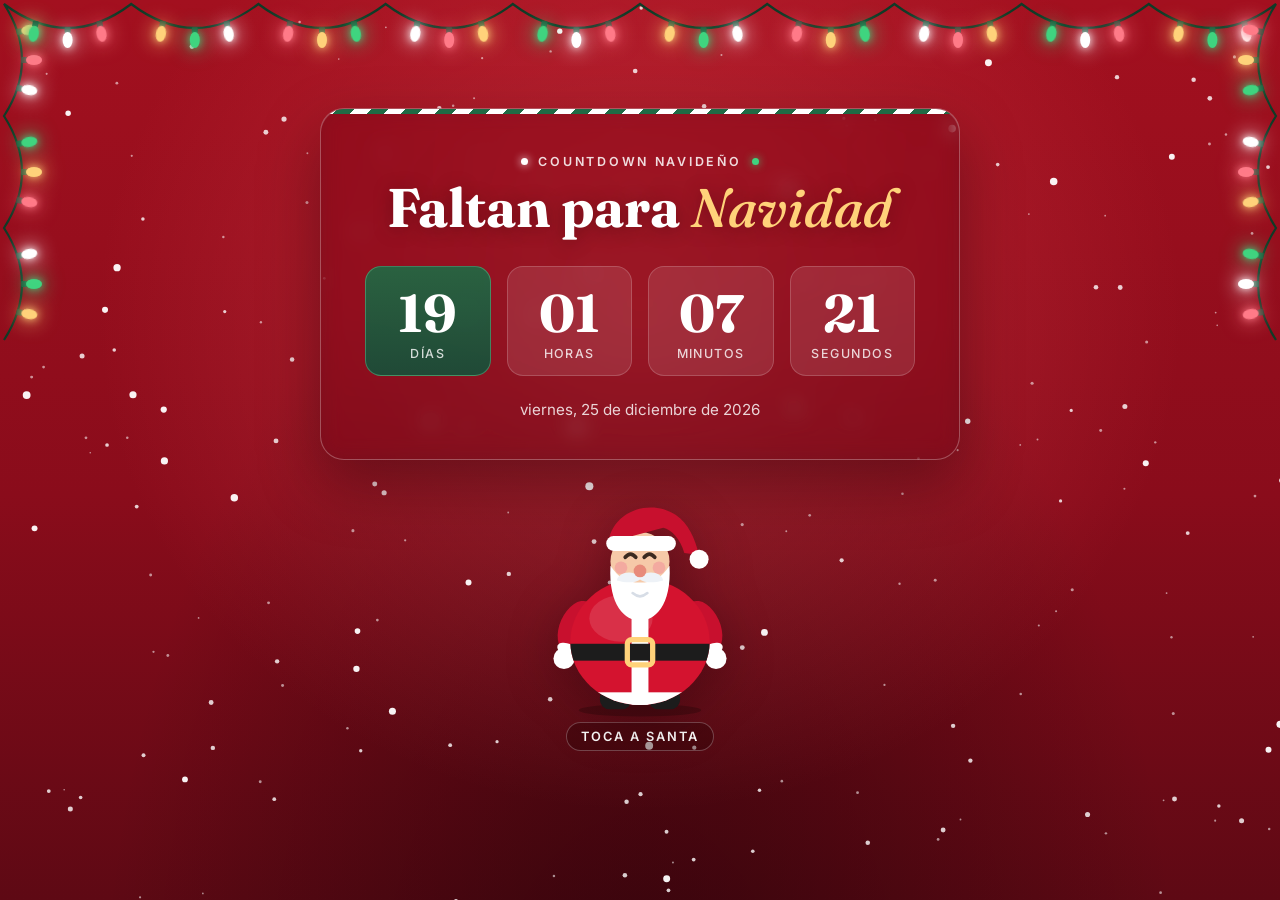
==== index.html @ cf90ec6c "Fondo rojo, luces en los costados y Santa gordito que estalla en confeti" ====
<!DOCTYPE html>
<html lang="es">
<head>
  <meta charset="UTF-8" />
  <meta name="viewport" content="width=device-width, initial-scale=1.0" />
  <!-- Link privado: evita que los buscadores indexen la página -->
  <meta name="robots" content="noindex, nofollow" />
  <title>Countdown navideño</title>
  <link rel="icon" href="data:image/svg+xml,<svg xmlns='http://www.w3.org/2000/svg' viewBox='0 0 100 100'><text y='.9em' font-size='90'>🎄</text></svg>" />
  <link rel="preconnect" href="https://fonts.googleapis.com" />
  <link rel="preconnect" href="https://fonts.gstatic.com" crossorigin />
  <link href="https://fonts.googleapis.com/css2?family=Fraunces:ital,opsz,wght@0,9..144,500;0,9..144,700;1,9..144,500&family=Inter:wght@400;500;600&display=swap" rel="stylesheet" />
  <link rel="stylesheet" href="css/styles.css" />
</head>
<body>
  <!-- Luces navideñas: borde superior y parte alta de los costados (js/lights.js) -->
  <div class="lights" id="lights" aria-hidden="true"></div>

  <!-- Nieve animada -->
  <canvas id="snow" aria-hidden="true"></canvas>

  <!-- ===== Contenido ===== -->
  <main class="content">
    <section class="card" aria-labelledby="title">
      <p class="eyebrow"><span class="dot dot--white"></span>Countdown navideño<span class="dot dot--green"></span></p>
      <h1 id="title" class="title">Faltan para <em>Navidad</em></h1>

      <div class="countdown" id="countdown" role="timer" aria-live="off">
        <div class="unit"><span class="num" data-unit="days">--</span><span class="label">días</span></div>
        <div class="unit"><span class="num" data-unit="hours">--</span><span class="label">horas</span></div>
        <div class="unit"><span class="num" data-unit="minutes">--</span><span class="label">minutos</span></div>
        <div class="unit"><span class="num" data-unit="seconds">--</span><span class="label">segundos</span></div>
      </div>

      <p class="date" id="target-date"></p>
      <p class="merry" id="merry" hidden>🎄 ¡Feliz Navidad! 🎄</p>
    </section>

    <!-- Santa gordito: al tocarlo se infla y estalla en confeti (js/santa.js) -->
    <div class="santa-stage">
      <button class="big-santa" id="big-santa" type="button" aria-haspopup="dialog" aria-label="Tocar a Santa para ver la actividad de hoy">
        <svg class="big-santa-svg" viewBox="0 0 180 210" aria-hidden="true">
          <defs>
            <clipPath id="belly-clip"><ellipse cx="90" cy="138" rx="66" ry="60" /></clipPath>
          </defs>
          <ellipse cx="90" cy="203" rx="58" ry="6" fill="rgba(0,0,0,0.22)" />
          <!-- Botas -->
          <rect x="52" y="182" width="30" height="20" rx="9" fill="#1c1c1c" />
          <rect x="98" y="182" width="30" height="20" rx="9" fill="#1c1c1c" />
          <!-- Brazos -->
          <g class="arm arm--left">
            <ellipse cx="30" cy="124" rx="16" ry="26" fill="#c8102e" transform="rotate(24 30 124)" />
            <ellipse cx="22" cy="146" rx="11" ry="6" fill="#ffffff" transform="rotate(24 22 146)" />
            <circle cx="18" cy="154" r="10" fill="#ffffff" />
          </g>
          <g class="arm arm--right">
            <ellipse cx="150" cy="124" rx="16" ry="26" fill="#c8102e" transform="rotate(-24 150 124)" />
            <ellipse cx="158" cy="146" rx="11" ry="6" fill="#ffffff" transform="rotate(-24 158 146)" />
            <circle cx="162" cy="154" r="10" fill="#ffffff" />
          </g>
          <!-- Barriga -->
          <g class="belly">
            <ellipse cx="90" cy="138" rx="66" ry="60" fill="#d4132f" />
            <ellipse cx="72" cy="116" rx="30" ry="22" fill="#ffffff" opacity="0.12" />
            <g clip-path="url(#belly-clip)">
              <rect x="82" y="70" width="16" height="140" fill="#ffffff" />
              <rect x="0" y="186" width="180" height="16" fill="#ffffff" />
              <rect x="0" y="140" width="180" height="16" fill="#1c1c1c" />
            </g>
            <rect x="78" y="136" width="24" height="24" rx="4" fill="none" stroke="#ffd27a" stroke-width="5" />
          </g>
          <!-- Cabeza -->
          <g class="head">
            <circle cx="90" cy="62" r="28" fill="#f6c9a8" />
            <circle cx="72" cy="68" r="6" fill="#f29c9c" opacity="0.7" />
            <circle cx="108" cy="68" r="6" fill="#f29c9c" opacity="0.7" />
            <path d="M76 58 q5 -6 10 0 M94 58 q5 -6 10 0" stroke="#3b2a20" stroke-width="3.5" fill="none" stroke-linecap="round" />
            <path d="M62 66 C60 104 76 118 90 118 C104 118 120 104 118 66 C110 78 102 82 90 82 C78 82 70 78 62 66 Z" fill="#ffffff" />
            <path d="M90 76 C82 70 70 72 68 80 C78 83 86 82 90 79 C94 82 102 83 112 80 C110 72 98 70 90 76 Z" fill="#eef2f7" />
            <circle cx="90" cy="71" r="6" fill="#e88b7a" />
            <path d="M83 92 q7 6 14 0" stroke="#d7dde6" stroke-width="2.5" fill="none" stroke-linecap="round" />
            <!-- Gorro -->
            <path d="M60 44 C64 14 100 2 124 18 C136 26 142 40 146 56 L132 54 C128 40 120 32 112 30 Z" fill="#c8102e" />
            <circle cx="146" cy="60" r="9" fill="#ffffff" />
            <rect x="58" y="38" width="66" height="14" rx="7" fill="#ffffff" />
          </g>
        </svg>
      </button>
      <div class="confetti" id="confetti" aria-hidden="true"></div>
      <span class="santa-hint" id="santa-hint">Toca a Santa</span>
    </div>
  </main>

  <!-- Tarjeta con la actividad del día (aparece tras la explosión de Santa) -->
  <div class="modal" id="modal" role="dialog" aria-modal="true" aria-labelledby="modal-title" hidden>
    <div class="modal-backdrop" data-close></div>
    <div class="modal-panel">
      <svg class="santa" viewBox="0 0 200 210" aria-hidden="true">
        <!-- Gorro -->
        <path d="M44 86 C50 36 100 14 138 34 C160 46 170 70 176 96 L156 92 C150 70 140 58 128 54 Z" fill="#c8102e" />
        <path d="M44 86 C60 40 110 26 140 56 L130 70 C110 52 76 58 60 92 Z" fill="#a50d26" opacity="0.5" />
        <circle cx="174" cy="102" r="14" fill="#ffffff" />
        <!-- Cara -->
        <circle cx="100" cy="112" r="46" fill="#f6c9a8" />
        <circle cx="72" cy="120" r="9" fill="#f29c9c" opacity="0.6" />
        <circle cx="128" cy="120" r="9" fill="#f29c9c" opacity="0.6" />
        <path d="M78 106 q6 -7 12 0" stroke="#3b2a20" stroke-width="4" fill="none" stroke-linecap="round" />
        <path d="M110 106 q6 -7 12 0" stroke="#3b2a20" stroke-width="4" fill="none" stroke-linecap="round" />
        <!-- Barba -->
        <path d="M52 118 C52 170 76 204 100 204 C124 204 148 170 148 118 C140 132 126 140 100 140 C74 140 60 132 52 118 Z" fill="#ffffff" />
        <path d="M100 132 C88 124 70 128 66 138 C80 142 92 140 100 136 C108 140 120 142 134 138 C130 128 112 124 100 132 Z" fill="#f1f4f8" />
        <circle cx="100" cy="124" r="9" fill="#e88b7a" />
        <path d="M90 158 q10 8 20 0" stroke="#d7dde6" stroke-width="3" fill="none" stroke-linecap="round" />
        <!-- Borde del gorro -->
        <rect x="42" y="78" width="118" height="22" rx="11" fill="#ffffff" />
      </svg>
      <p class="modal-eyebrow" id="modal-eyebrow"></p>
      <h2 class="modal-title" id="modal-title"></h2>
      <p class="modal-text" id="modal-text"></p>
      <button class="modal-close" type="button" data-close>¡Hecho!</button>
    </div>
  </div>

  <script src="js/activities.js"></script>
  <script src="js/snow.js"></script>
  <script src="js/countdown.js"></script>
  <script src="js/santa.js"></script>
  <script src="js/lights.js"></script>
</body>
</html>
---- css/styles.css ----
:root {
  --red: #c8102e;
  --red-deep: #8e1b24;
  --green: #1f6b45;
  --green-deep: #15503a;
  --white: #ffffff;
  --snow: #f4f8fd;
  --ink: #2a0610;
  --gold: #ffd27a;

  --card-bg: rgba(60, 4, 16, 0.32);
  --card-border: rgba(255, 255, 255, 0.28);
  --unit-bg: rgba(255, 255, 255, 0.1);

  --font-display: "Fraunces", Georgia, serif;
  --font-body: "Inter", system-ui, -apple-system, sans-serif;
}

* { box-sizing: border-box; margin: 0; padding: 0; }

html, body { height: 100%; }

/* Fondo rojo navideño: degradado con un leve brillo central y bordes más oscuros */
body {
  background:
    radial-gradient(ellipse at 50% 35%, rgba(255, 90, 100, 0.35), transparent 60%),
    radial-gradient(ellipse at 50% 120%, rgba(20, 0, 5, 0.55), transparent 60%),
    linear-gradient(180deg, #a3101f 0%, #8a0c1b 55%, #5e0914 100%);
  background-attachment: fixed;
  color: var(--white);
  font-family: var(--font-body);
  overflow: hidden;
  -webkit-font-smoothing: antialiased;
}

#snow { position: fixed; inset: 0; width: 100%; height: 100%; z-index: 1; pointer-events: none; }

/* ===== Luces navideñas ===== */
.lights { position: fixed; inset: 0; z-index: 3; pointer-events: none; }
.lights svg { display: block; overflow: visible; }
.lights .wire { fill: none; stroke: #0f3b27; stroke-width: 2.2; }
.lights .cap { fill: #1f4a35; }
.lights .glass { fill: currentColor; filter: drop-shadow(0 0 4px currentColor) drop-shadow(0 0 10px currentColor); }
.lights .bulb { animation: glow 2.4s ease-in-out infinite; }
.lights .b1 { animation-delay: -0.8s; }
.lights .b2 { animation-delay: -1.6s; }
@keyframes glow { 0%, 100% { opacity: 1; } 50% { opacity: 0.35; } }

/* ===== Contenido ===== */
.content {
  position: relative;
  z-index: 2;
  min-height: 100%;
  display: flex;
  flex-direction: column;
  align-items: center;
  gap: clamp(16px, 4vh, 40px);
  padding: clamp(72px, 12vh, 120px) clamp(36px, 5vw, 56px) 16px;
}

.card {
  width: min(640px, 100%);
  text-align: center;
  padding: clamp(22px, 4vw, 40px) clamp(14px, 4vw, 44px);
  background: var(--card-bg);
  border: 1px solid var(--card-border);
  border-radius: 24px;
  backdrop-filter: blur(10px) saturate(120%);
  -webkit-backdrop-filter: blur(10px) saturate(120%);
  box-shadow: 0 24px 60px rgba(40, 0, 8, 0.4), inset 0 1px 0 rgba(255, 255, 255, 0.18);
  position: relative;
  overflow: hidden;
}

/* Cinta blanca/verde arriba de la tarjeta */
.card::before {
  content: "";
  position: absolute;
  inset: 0 0 auto 0;
  height: 5px;
  background: repeating-linear-gradient(135deg, var(--white) 0 12px, var(--green) 12px 24px);
}

.eyebrow {
  display: inline-flex;
  align-items: center;
  gap: 10px;
  font-size: 0.78rem;
  font-weight: 600;
  letter-spacing: 0.22em;
  text-transform: uppercase;
  color: rgba(255, 255, 255, 0.85);
}
.dot { width: 7px; height: 7px; border-radius: 50%; display: inline-block; }
.dot--white { background: var(--white); box-shadow: 0 0 8px var(--white); }
.dot--green { background: #3fd47f; box-shadow: 0 0 8px #3fd47f; }

.title {
  font-family: var(--font-display);
  font-weight: 700;
  font-size: clamp(1.9rem, 6vw, 3.4rem);
  line-height: 1.05;
  margin: 10px 0 clamp(18px, 3vw, 30px);
  text-shadow: 0 2px 18px rgba(40, 0, 8, 0.35);
}
.title em { font-style: italic; font-weight: 500; color: var(--gold); }

.countdown {
  display: grid;
  grid-template-columns: repeat(4, 1fr);
  gap: clamp(6px, 2vw, 16px);
}

.unit {
  background: var(--unit-bg);
  border: 1px solid rgba(255, 255, 255, 0.18);
  border-radius: 16px;
  padding: clamp(12px, 2.4vw, 20px) 2px clamp(10px, 2vw, 14px);
  display: flex;
  flex-direction: column;
  align-items: center;
  gap: 6px;
  min-width: 0;
}
.unit:first-child {
  background: linear-gradient(180deg, rgba(31, 107, 69, 0.9), rgba(21, 80, 58, 0.9));
  border-color: rgba(120, 230, 170, 0.35);
}

.num {
  font-family: var(--font-display);
  font-weight: 700;
  font-size: clamp(1.7rem, 7vw, 3.3rem);
  line-height: 1;
  font-variant-numeric: tabular-nums;
}

.label {
  font-size: clamp(0.58rem, 1.6vw, 0.78rem);
  font-weight: 500;
  letter-spacing: 0.12em;
  text-transform: uppercase;
  color: rgba(255, 255, 255, 0.8);
}

.date { margin-top: clamp(16px, 3vw, 24px); font-size: 0.95rem; color: rgba(255, 255, 255, 0.82); }
.merry { margin-top: 12px; font-family: var(--font-display); font-size: 1.6rem; font-style: italic; }

/* ===== Santa gordito ===== */
.santa-stage { position: relative; display: flex; flex-direction: column; align-items: center; gap: 4px; }
.big-santa {
  background: none;
  border: 0;
  cursor: pointer;
  -webkit-tap-highlight-color: transparent;
  border-radius: 24px;
}
.big-santa:focus-visible { outline: 2px solid var(--gold); outline-offset: 6px; }
.big-santa-svg {
  display: block;
  width: clamp(120px, 22vh, 190px);
  overflow: visible;
  filter: drop-shadow(0 10px 24px rgba(40, 0, 8, 0.4));
  transform-origin: 50% 100%;
  animation: breathe 2.8s ease-in-out infinite;
}
.big-santa .arm { transform-box: fill-box; }
.big-santa .arm--left { transform-origin: 90% 10%; animation: wave-l 2.8s ease-in-out infinite; }
.big-santa .arm--right { transform-origin: 10% 10%; animation: wave-r 2.8s ease-in-out infinite; }
.big-santa:hover .big-santa-svg { animation: jiggle 0.5s ease-in-out infinite; }

/* Se infla con un bamboleo... */
.big-santa.is-inflating .big-santa-svg { animation: inflate 0.75s cubic-bezier(.4,0,.6,1) forwards; }
/* ...¡puf! desaparece... */
.big-santa.is-popped .big-santa-svg { animation: none; transform: scale(1.5); opacity: 0; transition: transform 0.18s ease-out, opacity 0.18s ease-out; }
/* ...y vuelve rebotando cuando se cierra la tarjeta */
.big-santa.is-back .big-santa-svg { animation: come-back 0.7s cubic-bezier(.3,1.6,.5,1); }

@keyframes breathe { 0%, 100% { transform: scale(1, 1); } 50% { transform: scale(1.03, 0.97); } }
@keyframes wave-l { 0%, 100% { transform: rotate(0); } 50% { transform: rotate(8deg); } }
@keyframes wave-r { 0%, 100% { transform: rotate(0); } 50% { transform: rotate(-8deg); } }
@keyframes jiggle { 0%, 100% { transform: scale(1, 1); } 30% { transform: scale(1.07, 0.93); } 60% { transform: scale(0.96, 1.04); } }
@keyframes inflate {
  0%   { transform: scale(1, 1); }
  20%  { transform: scale(1.1, 0.92); }
  40%  { transform: scale(1.05, 1.12) rotate(-4deg); }
  60%  { transform: scale(1.22, 1.1) rotate(4deg); }
  80%  { transform: scale(1.18, 1.26) rotate(-3deg); }
  100% { transform: scale(1.34, 1.34); }
}
@keyframes come-back { 0% { transform: scale(0); opacity: 0; } 100% { transform: scale(1); opacity: 1; } }

.santa-hint {
  font-size: 0.8rem;
  font-weight: 600;
  letter-spacing: 0.16em;
  text-transform: uppercase;
  padding: 6px 14px;
  border-radius: 999px;
  background: rgba(40, 0, 8, 0.35);
  border: 1px solid rgba(255, 255, 255, 0.25);
}

/* Confeti de la explosión alegre */
.confetti { position: absolute; left: 50%; top: 45%; width: 0; height: 0; pointer-events: none; z-index: 5; }
.confetti span {
  position: absolute;
  left: 0; top: 0;
  line-height: 1;
  transform: translate(-50%, -50%);
  animation: fly 1.2s cubic-bezier(.2,.7,.3,1) forwards;
  text-shadow: 0 0 6px rgba(255, 255, 255, 0.5);
}
@keyframes fly {
  0%   { transform: translate(-50%, -50%) scale(0.3); opacity: 1; }
  70%  { opacity: 1; }
  100% { transform: translate(calc(-50% + var(--dx)), calc(-50% + var(--dy) + 60px)) rotate(var(--rot)) scale(1); opacity: 0; }
}
.confetti .ring {
  position: absolute;
  left: -60px; top: -60px;
  width: 120px; height: 120px;
  border-radius: 50%;
  border: 3px solid rgba(255, 230, 170, 0.9);
  animation: ring 0.6s ease-out forwards;
}
@keyframes ring { 0% { transform: scale(0.3); opacity: 1; } 100% { transform: scale(2.4); opacity: 0; } }

/* ===== Tarjeta de la actividad ===== */
.modal { position: fixed; inset: 0; z-index: 10; display: grid; place-items: center; padding: 16px; }
.modal[hidden] { display: none; }
.modal-backdrop { position: absolute; inset: 0; background: rgba(40, 0, 8, 0.55); opacity: 0; transition: opacity 0.3s; }
.modal-panel {
  position: relative;
  width: min(420px, 100%);
  margin-top: 70px;
  padding: 90px 28px 28px;
  text-align: center;
  color: var(--ink);
  background: var(--snow);
  border-radius: 24px;
  box-shadow: 0 30px 80px rgba(0, 0, 0, 0.45);
  border-top: 6px solid var(--red);
  transform: translateY(40px) scale(0.92);
  opacity: 0;
  transition: transform 0.4s cubic-bezier(.3,1.4,.5,1), opacity 0.3s;
}
.modal.is-open .modal-backdrop { opacity: 1; }
.modal.is-open .modal-panel { transform: none; opacity: 1; }
.santa {
  position: absolute;
  left: 50%;
  top: -96px;
  width: 170px;
  transform: translateX(-50%) translateY(30px);
  transition: transform 0.5s 0.1s cubic-bezier(.3,1.6,.5,1);
  filter: drop-shadow(0 10px 18px rgba(0, 0, 0, 0.25));
}
.modal.is-open .santa { transform: translateX(-50%); }
.modal-eyebrow { font-size: 0.75rem; font-weight: 600; letter-spacing: 0.18em; text-transform: uppercase; color: var(--green); }
.modal-title { font-family: var(--font-display); font-size: 2rem; margin: 6px 0 10px; color: var(--red-deep); }
.modal-text { font-size: 1.1rem; line-height: 1.5; color: #24324d; }
.modal-close {
  margin-top: 22px;
  padding: 12px 28px;
  border: 0;
  border-radius: 999px;
  background: var(--green);
  color: var(--white);
  font: 600 1rem var(--font-body);
  cursor: pointer;
  box-shadow: 0 6px 16px rgba(31, 107, 69, 0.35);
}
.modal-close:hover { background: var(--green-deep); }
.modal-close:focus-visible { outline: 3px solid var(--gold); outline-offset: 3px; }

@media (prefers-reduced-motion: reduce) {
  .lights .bulb, .big-santa-svg, .big-santa .arm { animation: none !important; }
}
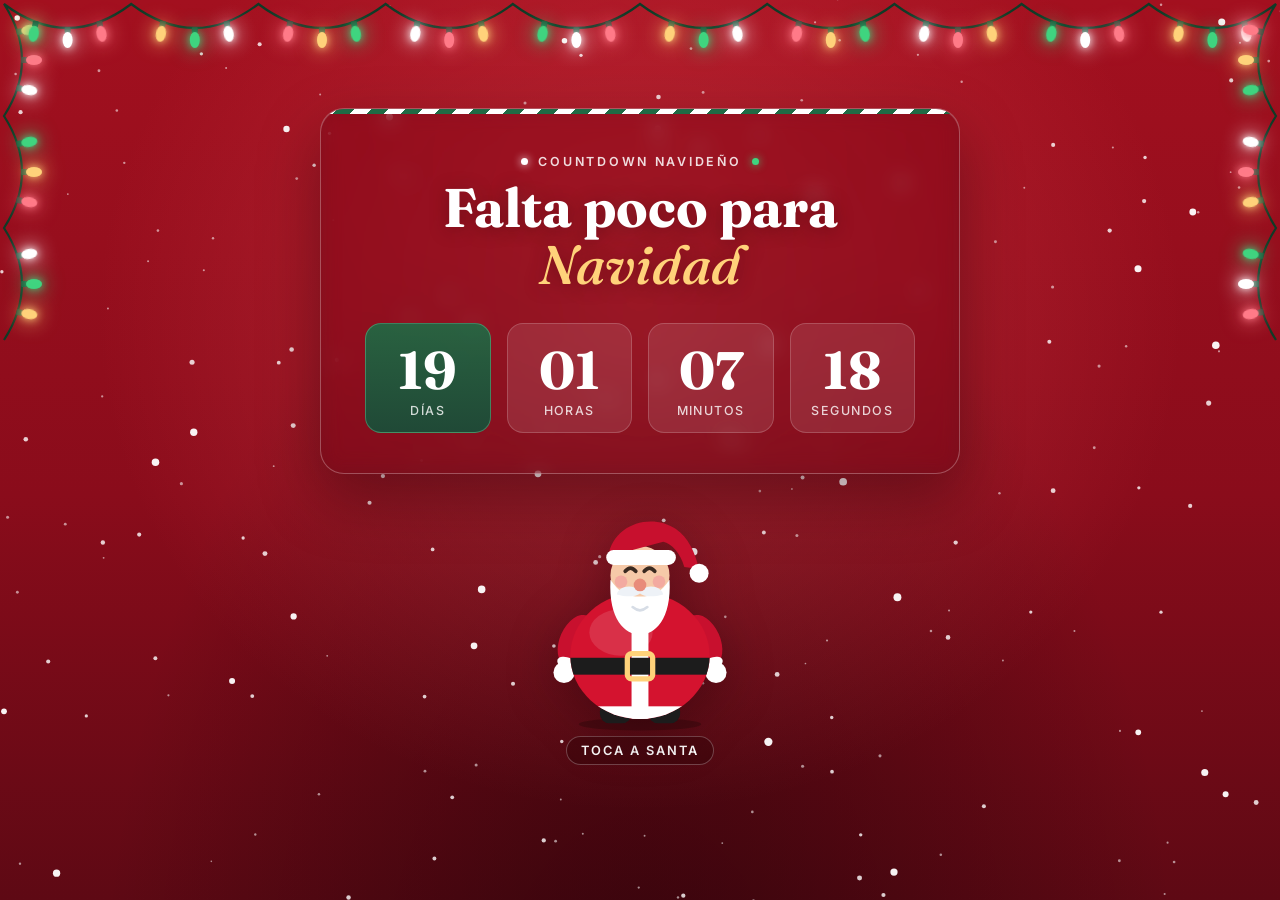
==== commit bf82af33: "Cambiando luces cambios" ====
--- a/index.html
+++ b/index.html
@@ -23,7 +23,7 @@
   <main class="content">
     <section class="card" aria-labelledby="title">
       <p class="eyebrow"><span class="dot dot--white"></span>Countdown navideño<span class="dot dot--green"></span></p>
-      <h1 id="title" class="title">Faltan para <em>Navidad</em></h1>
+      <h1 id="title" class="title">Falta poco para <em>Navidad</em></h1>
 
       <div class="countdown" id="countdown" role="timer" aria-live="off">
         <div class="unit"><span class="num" data-unit="days">--</span><span class="label">días</span></div>
@@ -32,7 +32,6 @@
         <div class="unit"><span class="num" data-unit="seconds">--</span><span class="label">segundos</span></div>
       </div>
 
-      <p class="date" id="target-date"></p>
       <p class="merry" id="merry" hidden>🎄 ¡Feliz Navidad! 🎄</p>
     </section>
 
--- a/css/styles.css
+++ b/css/styles.css
@@ -143,7 +143,6 @@
   color: rgba(255, 255, 255, 0.8);
 }
 
-.date { margin-top: clamp(16px, 3vw, 24px); font-size: 0.95rem; color: rgba(255, 255, 255, 0.82); }
 .merry { margin-top: 12px; font-family: var(--font-display); font-size: 1.6rem; font-style: italic; }
 
 /* ===== Santa gordito ===== */
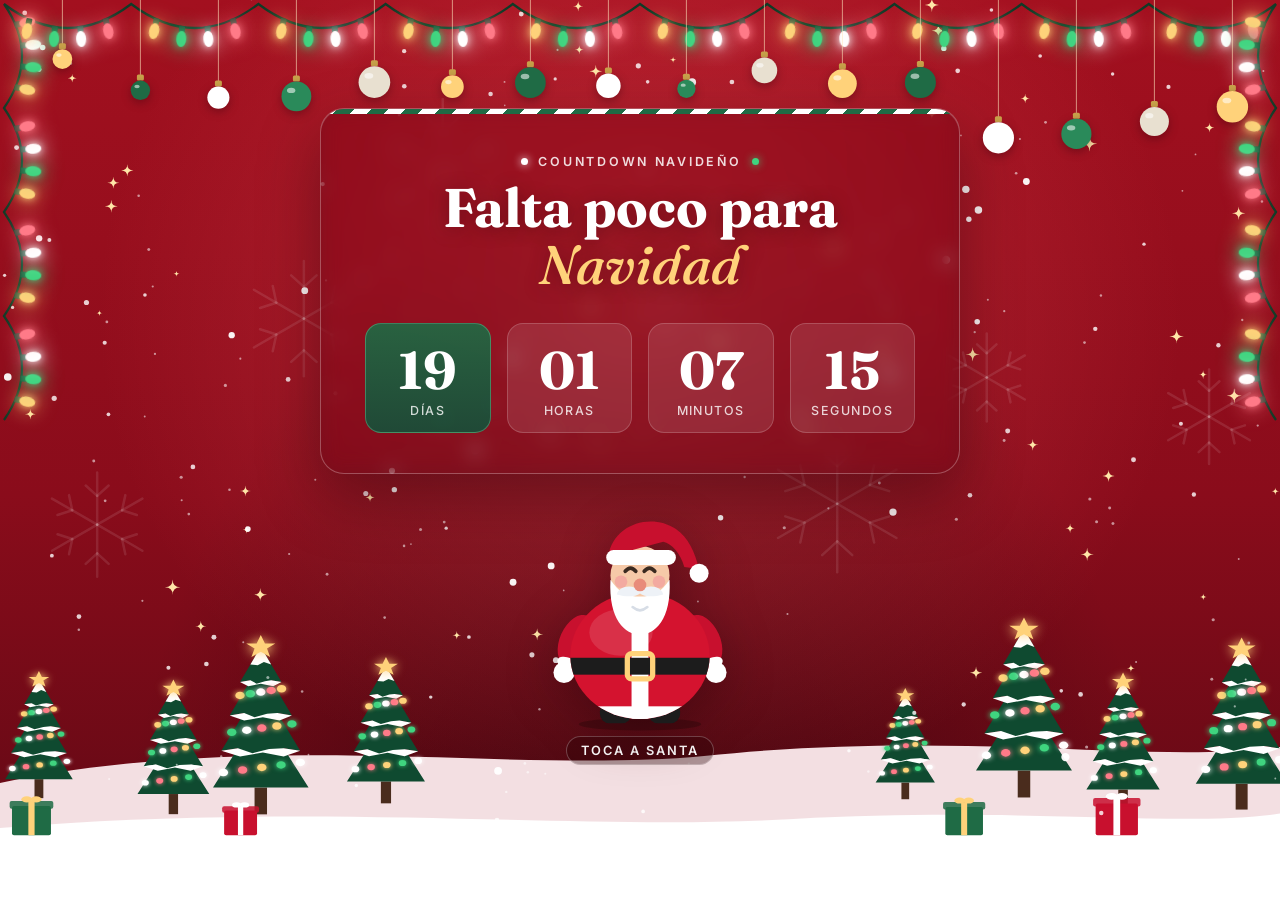
==== commit 52397602: "Decoraciones navideñas configurables (bolas, pinos, regalos, destellos, más luces)" ====
--- a/index.html
+++ b/index.html
@@ -13,8 +13,14 @@
   <link rel="stylesheet" href="css/styles.css" />
 </head>
 <body>
+  <!-- Decoraciones del fondo: copos, destellos, colinas con pinos (js/decorations.js, config en js/config.js) -->
+  <div class="decor decor--back" id="decor-back" aria-hidden="true"></div>
+
   <!-- Luces navideñas: borde superior y parte alta de los costados (js/lights.js) -->
   <div class="lights" id="lights" aria-hidden="true"></div>
+
+  <!-- Bolas navideñas colgantes -->
+  <div class="decor decor--front" id="decor-front" aria-hidden="true"></div>
 
   <!-- Nieve animada -->
   <canvas id="snow" aria-hidden="true"></canvas>
@@ -120,10 +126,12 @@
     </div>
   </div>
 
+  <script src="js/config.js"></script>
   <script src="js/activities.js"></script>
   <script src="js/snow.js"></script>
   <script src="js/countdown.js"></script>
   <script src="js/santa.js"></script>
   <script src="js/lights.js"></script>
+  <script src="js/decorations.js"></script>
 </body>
 </html>
--- a/css/styles.css
+++ b/css/styles.css
@@ -45,6 +45,27 @@
 .lights .b1 { animation-delay: -0.8s; }
 .lights .b2 { animation-delay: -1.6s; }
 @keyframes glow { 0%, 100% { opacity: 1; } 50% { opacity: 0.35; } }
+
+/* ===== Decoraciones (js/decorations.js) ===== */
+.decor { position: fixed; inset: 0; pointer-events: none; }
+.decor svg { display: block; overflow: visible; }
+.decor--back { z-index: 0; }
+.decor--front { z-index: 3; }
+
+.big-flake line { stroke: #ffffff; stroke-width: 2.5; stroke-linecap: round; opacity: 0.1; }
+.big-flake > g { animation: spin 60s linear infinite; }
+@keyframes spin { to { transform: rotate(360deg); } }
+
+.sparkle { fill: #ffe6a8; animation: sparkle 3s ease-in-out infinite; transform-box: fill-box; transform-origin: center; }
+@keyframes sparkle { 0%, 100% { opacity: 0.1; transform: scale(0.6); } 50% { opacity: 0.9; transform: scale(1); } }
+
+.tree-light { fill: currentColor; filter: drop-shadow(0 0 3px currentColor); animation: glow 2.4s ease-in-out infinite; }
+.tree-star { filter: drop-shadow(0 0 6px #ffd27a); }
+
+.ornament { animation: sway 4s ease-in-out infinite; }
+.ornament-string { stroke: rgba(255, 230, 190, 0.6); stroke-width: 1; }
+.ornament-ball { filter: drop-shadow(0 3px 5px rgba(40, 0, 8, 0.35)); }
+@keyframes sway { 0%, 100% { transform: rotate(-4deg); } 50% { transform: rotate(4deg); } }
 
 /* ===== Contenido ===== */
 .content {
@@ -274,5 +295,6 @@
 .modal-close:focus-visible { outline: 3px solid var(--gold); outline-offset: 3px; }
 
 @media (prefers-reduced-motion: reduce) {
-  .lights .bulb, .big-santa-svg, .big-santa .arm { animation: none !important; }
-}
+  .lights .bulb, .big-santa-svg, .big-santa .arm,
+  .big-flake > g, .sparkle, .tree-light, .ornament { animation: none !important; }
+}
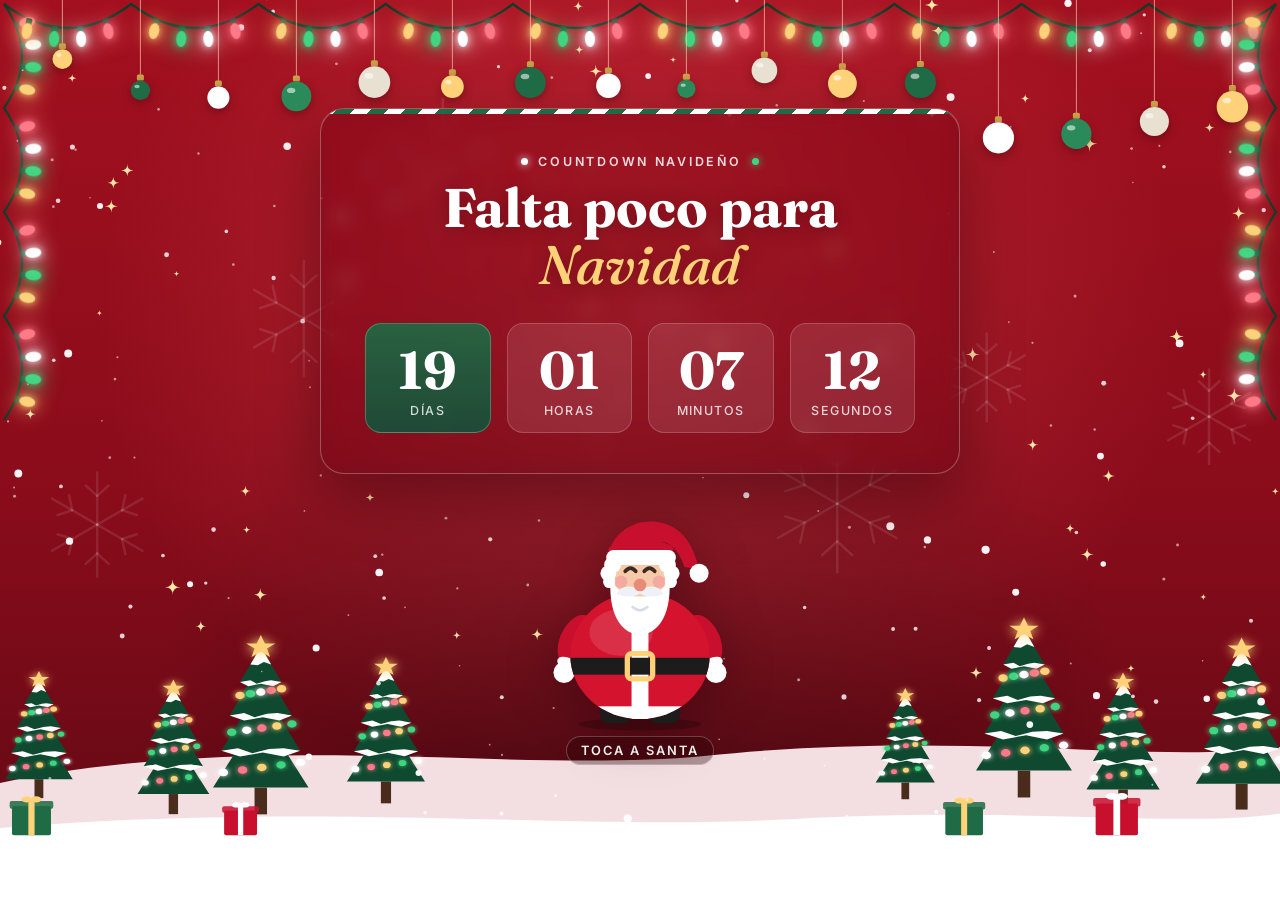
==== commit 549418ba: "Santa con pelo blanco y textos más naturales" ====
--- a/index.html
+++ b/index.html
@@ -77,6 +77,11 @@
           <!-- Cabeza -->
           <g class="head">
             <circle cx="90" cy="62" r="28" fill="#f6c9a8" />
+            <!-- Pelo blanco a los lados -->
+            <g fill="#ffffff">
+              <circle cx="64" cy="52" r="8" /><circle cx="60" cy="60" r="7.5" /><circle cx="61" cy="68" r="6" />
+              <circle cx="116" cy="52" r="8" /><circle cx="120" cy="60" r="7.5" /><circle cx="119" cy="68" r="6" />
+            </g>
             <circle cx="72" cy="68" r="6" fill="#f29c9c" opacity="0.7" />
             <circle cx="108" cy="68" r="6" fill="#f29c9c" opacity="0.7" />
             <path d="M76 58 q5 -6 10 0 M94 58 q5 -6 10 0" stroke="#3b2a20" stroke-width="3.5" fill="none" stroke-linecap="round" />
@@ -86,6 +91,7 @@
             <path d="M83 92 q7 6 14 0" stroke="#d7dde6" stroke-width="2.5" fill="none" stroke-linecap="round" />
             <!-- Gorro -->
             <path d="M60 44 C64 14 100 2 124 18 C136 26 142 40 146 56 L132 54 C128 40 120 32 112 30 Z" fill="#c8102e" />
+            <ellipse cx="91" cy="38" rx="31" ry="10" fill="#c8102e" /><!-- base del gorro: tapa la frente -->
             <circle cx="146" cy="60" r="9" fill="#ffffff" />
             <rect x="58" y="38" width="66" height="14" rx="7" fill="#ffffff" />
           </g>
@@ -107,6 +113,11 @@
         <circle cx="174" cy="102" r="14" fill="#ffffff" />
         <!-- Cara -->
         <circle cx="100" cy="112" r="46" fill="#f6c9a8" />
+        <!-- Pelo blanco a los lados -->
+        <g fill="#ffffff">
+          <circle cx="60" cy="100" r="13" /><circle cx="54" cy="112" r="12" /><circle cx="55" cy="124" r="10" />
+          <circle cx="140" cy="100" r="13" /><circle cx="146" cy="112" r="12" /><circle cx="145" cy="124" r="10" />
+        </g>
         <circle cx="72" cy="120" r="9" fill="#f29c9c" opacity="0.6" />
         <circle cx="128" cy="120" r="9" fill="#f29c9c" opacity="0.6" />
         <path d="M78 106 q6 -7 12 0" stroke="#3b2a20" stroke-width="4" fill="none" stroke-linecap="round" />
@@ -122,7 +133,7 @@
       <p class="modal-eyebrow" id="modal-eyebrow"></p>
       <h2 class="modal-title" id="modal-title"></h2>
       <p class="modal-text" id="modal-text"></p>
-      <button class="modal-close" type="button" data-close>¡Hecho!</button>
+      <button class="modal-close" type="button" data-close>¡Listo!</button>
     </div>
   </div>
 
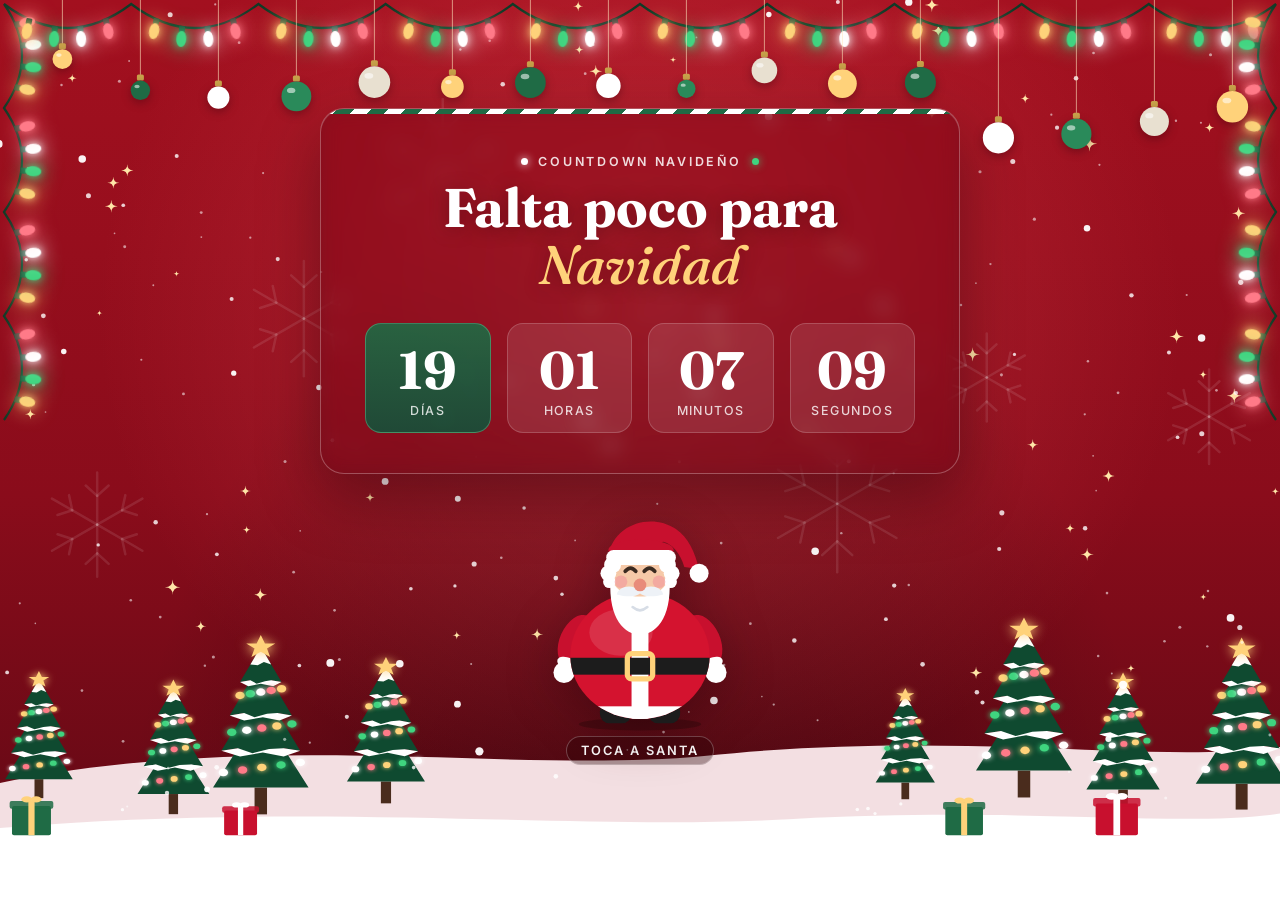
==== commit 4f0ee427: "Renos volando con Rudolph" ====
--- a/index.html
+++ b/index.html
@@ -15,6 +15,9 @@
 <body>
   <!-- Decoraciones del fondo: copos, destellos, colinas con pinos (js/decorations.js, config en js/config.js) -->
   <div class="decor decor--back" id="decor-back" aria-hidden="true"></div>
+
+  <!-- Renos volando de vez en cuando (js/reindeer.js) -->
+  <div class="reindeer-layer" id="reindeer" aria-hidden="true"></div>
 
   <!-- Luces navideñas: borde superior y parte alta de los costados (js/lights.js) -->
   <div class="lights" id="lights" aria-hidden="true"></div>
@@ -144,5 +147,6 @@
   <script src="js/santa.js"></script>
   <script src="js/lights.js"></script>
   <script src="js/decorations.js"></script>
+  <script src="js/reindeer.js"></script>
 </body>
 </html>
--- a/css/styles.css
+++ b/css/styles.css
@@ -66,6 +66,18 @@
 .ornament-string { stroke: rgba(255, 230, 190, 0.6); stroke-width: 1; }
 .ornament-ball { filter: drop-shadow(0 3px 5px rgba(40, 0, 8, 0.35)); }
 @keyframes sway { 0%, 100% { transform: rotate(-4deg); } 50% { transform: rotate(4deg); } }
+
+/* ===== Renos (js/reindeer.js) ===== */
+.reindeer-layer { position: fixed; inset: 0; z-index: 0; pointer-events: none; overflow: hidden; }
+.deer-team { position: absolute; left: 0; will-change: transform; }
+.deer-team svg { position: absolute; top: 0; overflow: visible; }
+.reins path { stroke: #ffd27a; stroke-width: 1.5; fill: none; opacity: 0.8; }
+.deer { animation: gallop 0.7s ease-in-out infinite alternate; }
+.deer-legs { transform-box: fill-box; transform-origin: center; animation: legs 0.7s ease-in-out infinite alternate; }
+.rudolph-nose { fill: #ff2a2a; filter: drop-shadow(0 0 4px #ff2a2a) drop-shadow(0 0 10px #ff5a5a); animation: nose 1.2s ease-in-out infinite; }
+@keyframes gallop { from { transform: translateY(-3px); } to { transform: translateY(3px); } }
+@keyframes legs { from { transform: scaleX(0.9); } to { transform: scaleX(1.05); } }
+@keyframes nose { 0%, 100% { opacity: 1; } 50% { opacity: 0.7; } }
 
 /* ===== Contenido ===== */
 .content {
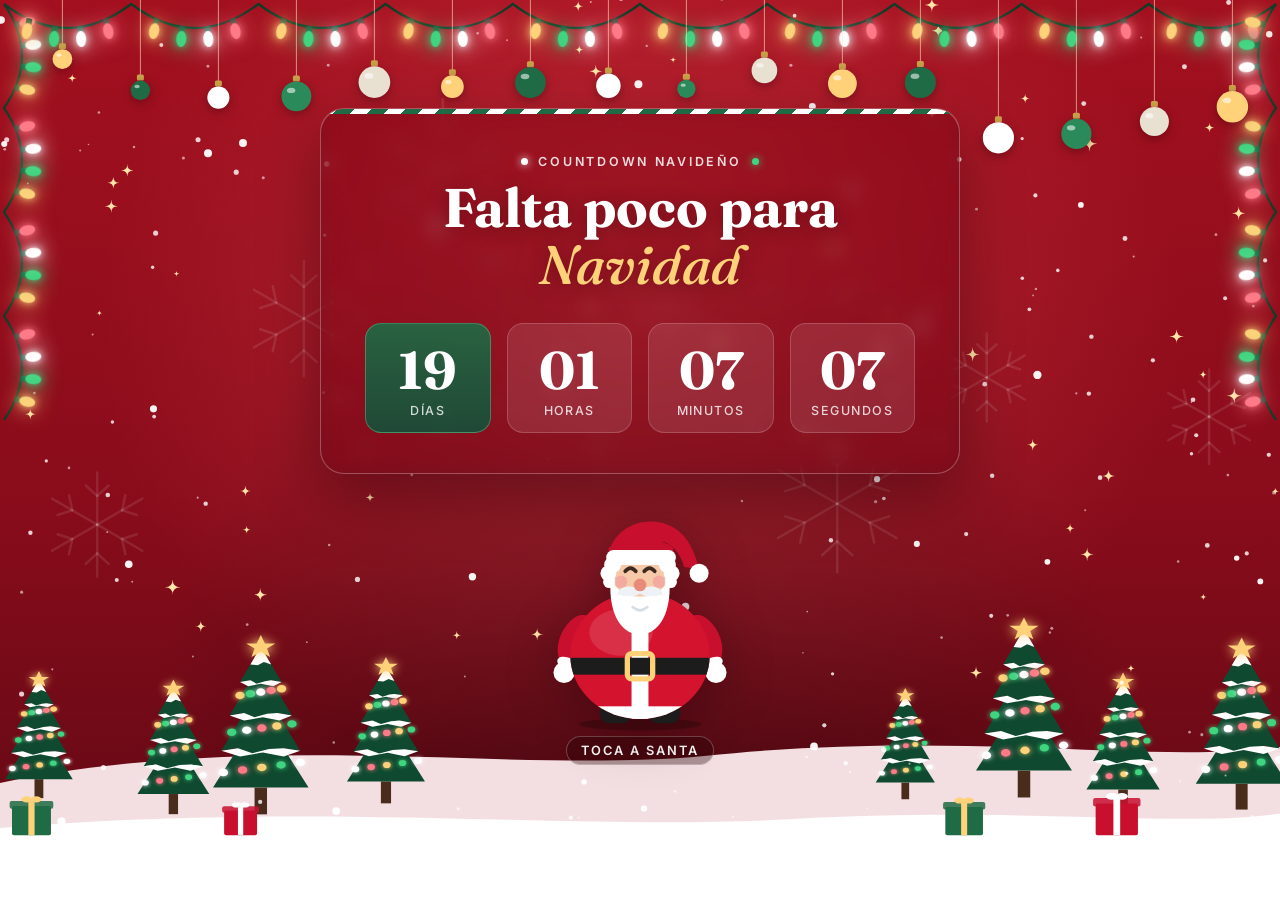
==== commit caab5790: "Santa de la tarjeta sin frente calva" ====
--- a/index.html
+++ b/index.html
@@ -130,6 +130,8 @@
         <path d="M100 132 C88 124 70 128 66 138 C80 142 92 140 100 136 C108 140 120 142 134 138 C130 128 112 124 100 132 Z" fill="#f1f4f8" />
         <circle cx="100" cy="124" r="9" fill="#e88b7a" />
         <path d="M90 158 q10 8 20 0" stroke="#d7dde6" stroke-width="3" fill="none" stroke-linecap="round" />
+        <!-- Base del gorro: cubre la frente para que no se vea calvo -->
+        <path d="M50 84 C56 62 76 54 100 54 C124 54 144 62 152 84 Z" fill="#c8102e" />
         <!-- Borde del gorro -->
         <rect x="42" y="78" width="118" height="22" rx="11" fill="#ffffff" />
       </svg>
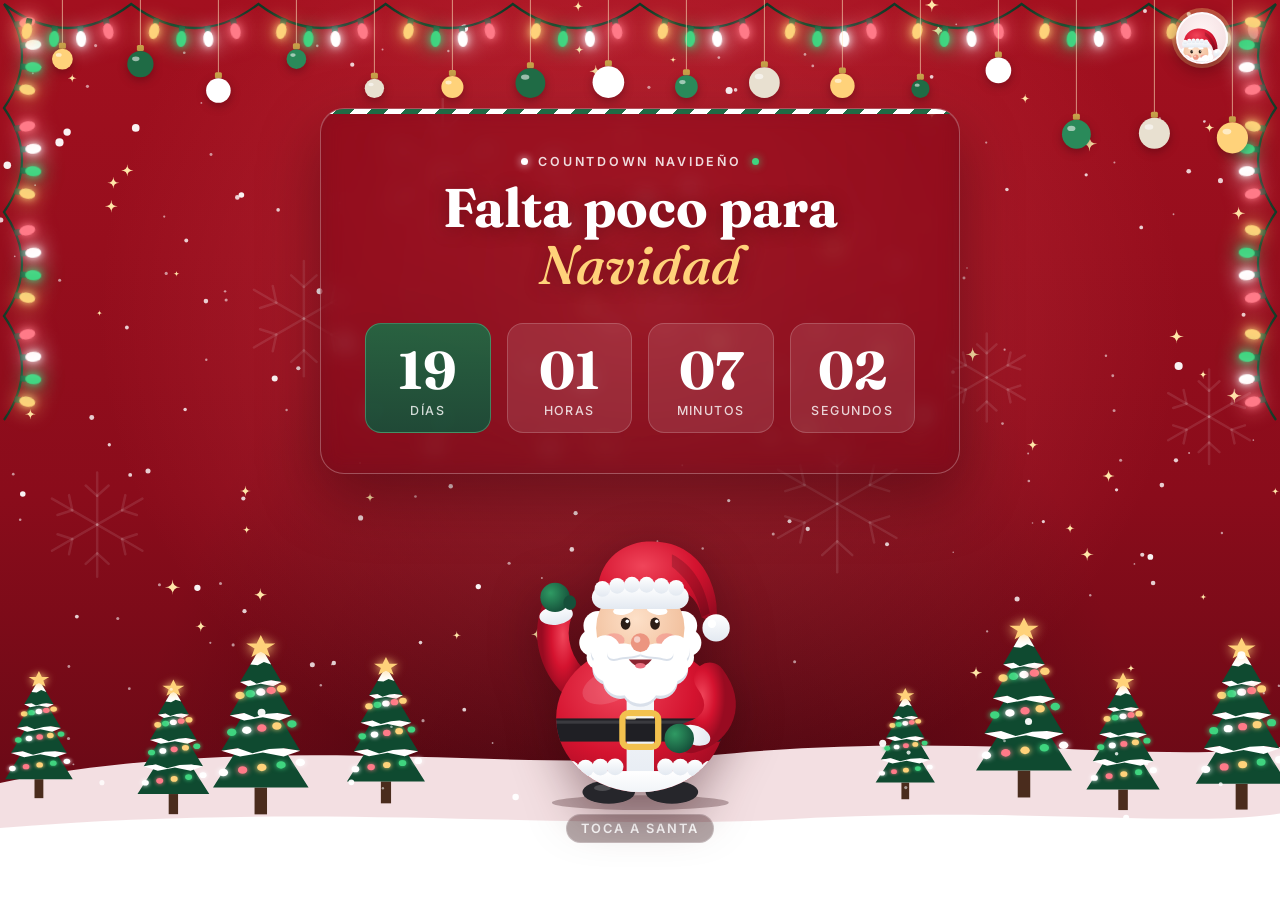
==== commit 28484e7f: "Selector de Santa arriba a la derecha con los 9 Santas temáticos" ====
--- a/index.html
+++ b/index.html
@@ -25,6 +25,17 @@
   <!-- Bolas navideñas colgantes -->
   <div class="decor decor--front" id="decor-front" aria-hidden="true"></div>
 
+  <!-- Selector de Santa (arriba a la derecha) -->
+  <div class="santa-picker" id="santa-picker">
+    <button class="picker-btn" id="picker-btn" type="button" aria-haspopup="true" aria-expanded="false" aria-controls="picker-panel" aria-label="Elegir Santa">
+      <span class="picker-face" id="picker-face"></span>
+    </button>
+    <div class="picker-panel" id="picker-panel" hidden>
+      <p class="picker-title">Elige tu Santa</p>
+      <div class="picker-grid" id="picker-grid"></div>
+    </div>
+  </div>
+
   <!-- Nieve animada -->
   <canvas id="snow" aria-hidden="true"></canvas>
 
@@ -44,61 +55,10 @@
       <p class="merry" id="merry" hidden>🎄 ¡Feliz Navidad! 🎄</p>
     </section>
 
-    <!-- Santa gordito: al tocarlo se infla y estalla en confeti (js/santa.js) -->
+    <!-- Santa gordito: al tocarlo se infla y estalla en confeti (js/santa.js); el tema se elige arriba a la derecha -->
     <div class="santa-stage">
       <button class="big-santa" id="big-santa" type="button" aria-haspopup="dialog" aria-label="Tocar a Santa para ver la actividad de hoy">
-        <svg class="big-santa-svg" viewBox="0 0 180 210" aria-hidden="true">
-          <defs>
-            <clipPath id="belly-clip"><ellipse cx="90" cy="138" rx="66" ry="60" /></clipPath>
-          </defs>
-          <ellipse cx="90" cy="203" rx="58" ry="6" fill="rgba(0,0,0,0.22)" />
-          <!-- Botas -->
-          <rect x="52" y="182" width="30" height="20" rx="9" fill="#1c1c1c" />
-          <rect x="98" y="182" width="30" height="20" rx="9" fill="#1c1c1c" />
-          <!-- Brazos -->
-          <g class="arm arm--left">
-            <ellipse cx="30" cy="124" rx="16" ry="26" fill="#c8102e" transform="rotate(24 30 124)" />
-            <ellipse cx="22" cy="146" rx="11" ry="6" fill="#ffffff" transform="rotate(24 22 146)" />
-            <circle cx="18" cy="154" r="10" fill="#ffffff" />
-          </g>
-          <g class="arm arm--right">
-            <ellipse cx="150" cy="124" rx="16" ry="26" fill="#c8102e" transform="rotate(-24 150 124)" />
-            <ellipse cx="158" cy="146" rx="11" ry="6" fill="#ffffff" transform="rotate(-24 158 146)" />
-            <circle cx="162" cy="154" r="10" fill="#ffffff" />
-          </g>
-          <!-- Barriga -->
-          <g class="belly">
-            <ellipse cx="90" cy="138" rx="66" ry="60" fill="#d4132f" />
-            <ellipse cx="72" cy="116" rx="30" ry="22" fill="#ffffff" opacity="0.12" />
-            <g clip-path="url(#belly-clip)">
-              <rect x="82" y="70" width="16" height="140" fill="#ffffff" />
-              <rect x="0" y="186" width="180" height="16" fill="#ffffff" />
-              <rect x="0" y="140" width="180" height="16" fill="#1c1c1c" />
-            </g>
-            <rect x="78" y="136" width="24" height="24" rx="4" fill="none" stroke="#ffd27a" stroke-width="5" />
-          </g>
-          <!-- Cabeza -->
-          <g class="head">
-            <circle cx="90" cy="62" r="28" fill="#f6c9a8" />
-            <!-- Pelo blanco a los lados -->
-            <g fill="#ffffff">
-              <circle cx="64" cy="52" r="8" /><circle cx="60" cy="60" r="7.5" /><circle cx="61" cy="68" r="6" />
-              <circle cx="116" cy="52" r="8" /><circle cx="120" cy="60" r="7.5" /><circle cx="119" cy="68" r="6" />
-            </g>
-            <circle cx="72" cy="68" r="6" fill="#f29c9c" opacity="0.7" />
-            <circle cx="108" cy="68" r="6" fill="#f29c9c" opacity="0.7" />
-            <path d="M76 58 q5 -6 10 0 M94 58 q5 -6 10 0" stroke="#3b2a20" stroke-width="3.5" fill="none" stroke-linecap="round" />
-            <path d="M62 66 C60 104 76 118 90 118 C104 118 120 104 118 66 C110 78 102 82 90 82 C78 82 70 78 62 66 Z" fill="#ffffff" />
-            <path d="M90 76 C82 70 70 72 68 80 C78 83 86 82 90 79 C94 82 102 83 112 80 C110 72 98 70 90 76 Z" fill="#eef2f7" />
-            <circle cx="90" cy="71" r="6" fill="#e88b7a" />
-            <path d="M83 92 q7 6 14 0" stroke="#d7dde6" stroke-width="2.5" fill="none" stroke-linecap="round" />
-            <!-- Gorro -->
-            <path d="M60 44 C64 14 100 2 124 18 C136 26 142 40 146 56 L132 54 C128 40 120 32 112 30 Z" fill="#c8102e" />
-            <ellipse cx="91" cy="38" rx="31" ry="10" fill="#c8102e" /><!-- base del gorro: tapa la frente -->
-            <circle cx="146" cy="60" r="9" fill="#ffffff" />
-            <rect x="58" y="38" width="66" height="14" rx="7" fill="#ffffff" />
-          </g>
-        </svg>
+        <!-- El Santa elegido se dibuja aquí desde js/santas.js -->
       </button>
       <div class="confetti" id="confetti" aria-hidden="true"></div>
       <span class="santa-hint" id="santa-hint">Toca a Santa</span>
@@ -109,32 +69,7 @@
   <div class="modal" id="modal" role="dialog" aria-modal="true" aria-labelledby="modal-title" hidden>
     <div class="modal-backdrop" data-close></div>
     <div class="modal-panel">
-      <svg class="santa" viewBox="0 0 200 210" aria-hidden="true">
-        <!-- Gorro -->
-        <path d="M44 86 C50 36 100 14 138 34 C160 46 170 70 176 96 L156 92 C150 70 140 58 128 54 Z" fill="#c8102e" />
-        <path d="M44 86 C60 40 110 26 140 56 L130 70 C110 52 76 58 60 92 Z" fill="#a50d26" opacity="0.5" />
-        <circle cx="174" cy="102" r="14" fill="#ffffff" />
-        <!-- Cara -->
-        <circle cx="100" cy="112" r="46" fill="#f6c9a8" />
-        <!-- Pelo blanco a los lados -->
-        <g fill="#ffffff">
-          <circle cx="60" cy="100" r="13" /><circle cx="54" cy="112" r="12" /><circle cx="55" cy="124" r="10" />
-          <circle cx="140" cy="100" r="13" /><circle cx="146" cy="112" r="12" /><circle cx="145" cy="124" r="10" />
-        </g>
-        <circle cx="72" cy="120" r="9" fill="#f29c9c" opacity="0.6" />
-        <circle cx="128" cy="120" r="9" fill="#f29c9c" opacity="0.6" />
-        <path d="M78 106 q6 -7 12 0" stroke="#3b2a20" stroke-width="4" fill="none" stroke-linecap="round" />
-        <path d="M110 106 q6 -7 12 0" stroke="#3b2a20" stroke-width="4" fill="none" stroke-linecap="round" />
-        <!-- Barba -->
-        <path d="M52 118 C52 170 76 204 100 204 C124 204 148 170 148 118 C140 132 126 140 100 140 C74 140 60 132 52 118 Z" fill="#ffffff" />
-        <path d="M100 132 C88 124 70 128 66 138 C80 142 92 140 100 136 C108 140 120 142 134 138 C130 128 112 124 100 132 Z" fill="#f1f4f8" />
-        <circle cx="100" cy="124" r="9" fill="#e88b7a" />
-        <path d="M90 158 q10 8 20 0" stroke="#d7dde6" stroke-width="3" fill="none" stroke-linecap="round" />
-        <!-- Base del gorro: cubre la frente para que no se vea calvo -->
-        <path d="M50 84 C56 62 76 54 100 54 C124 54 144 62 152 84 Z" fill="#c8102e" />
-        <!-- Borde del gorro -->
-        <rect x="42" y="78" width="118" height="22" rx="11" fill="#ffffff" />
-      </svg>
+      <div class="santa" id="modal-santa" aria-hidden="true"></div>
       <p class="modal-eyebrow" id="modal-eyebrow"></p>
       <h2 class="modal-title" id="modal-title"></h2>
       <p class="modal-text" id="modal-text"></p>
@@ -146,6 +81,7 @@
   <script src="js/activities.js"></script>
   <script src="js/snow.js"></script>
   <script src="js/countdown.js"></script>
+  <script src="js/santas.js"></script>
   <script src="js/santa.js"></script>
   <script src="js/lights.js"></script>
   <script src="js/decorations.js"></script>
--- a/css/styles.css
+++ b/css/styles.css
@@ -71,6 +71,7 @@
 .reindeer-layer { position: fixed; inset: 0; z-index: 0; pointer-events: none; overflow: hidden; }
 .deer-team { position: absolute; left: 0; will-change: transform; }
 .deer-team svg { position: absolute; top: 0; overflow: visible; }
+.deer--far { filter: brightness(0.8) saturate(0.9); }
 .reins path { stroke: #ffd27a; stroke-width: 1.5; fill: none; opacity: 0.8; }
 .deer { animation: gallop 0.7s ease-in-out infinite alternate; }
 .deer-legs { transform-box: fill-box; transform-origin: center; animation: legs 0.7s ease-in-out infinite alternate; }
@@ -83,7 +84,7 @@
 .content {
   position: relative;
   z-index: 2;
-  min-height: 100%;
+  height: 100%;
   display: flex;
   flex-direction: column;
   align-items: center;
@@ -179,8 +180,14 @@
 .merry { margin-top: 12px; font-family: var(--font-display); font-size: 1.6rem; font-style: italic; }
 
 /* ===== Santa gordito ===== */
-.santa-stage { position: relative; display: flex; flex-direction: column; align-items: center; gap: 4px; }
+/* Santa ocupa el espacio libre bajo la tarjeta (hasta 300px de alto), así siempre cabe en pantalla */
+.santa-stage { position: relative; flex: 1 1 auto; min-height: 0; display: flex; flex-direction: column; align-items: center; gap: 4px; padding-bottom: 12px; }
 .big-santa {
+  flex: 1 1 auto;
+  min-height: 120px;
+  max-height: 300px;
+  display: flex;
+  justify-content: center;
   background: none;
   border: 0;
   cursor: pointer;
@@ -190,15 +197,33 @@
 .big-santa:focus-visible { outline: 2px solid var(--gold); outline-offset: 6px; }
 .big-santa-svg {
   display: block;
-  width: clamp(120px, 22vh, 190px);
+  height: 100%;
+  width: auto;
   overflow: visible;
   filter: drop-shadow(0 10px 24px rgba(40, 0, 8, 0.4));
   transform-origin: 50% 100%;
   animation: breathe 2.8s ease-in-out infinite;
 }
-.big-santa .arm { transform-box: fill-box; }
-.big-santa .arm--left { transform-origin: 90% 10%; animation: wave-l 2.8s ease-in-out infinite; }
-.big-santa .arm--right { transform-origin: 10% 10%; animation: wave-r 2.8s ease-in-out infinite; }
+/* Brazos: giran desde el hombro (coordenadas del dibujo en js/santas.js) */
+.big-santa .arm { transform-box: view-box; }
+.big-santa .arm--left { transform-origin: 62px 168px; animation: wave 1.6s ease-in-out infinite; }
+.big-santa .arm--right { transform-origin: 186px 160px; animation: wave-r 2.8s ease-in-out infinite; }
+
+/* Detalles animados de los Santas temáticos */
+.santa-svg .steam path { animation: steam 2s ease-in-out infinite; }
+.santa-svg .steam path:nth-child(2) { animation-delay: -1s; }
+.santa-svg .led { animation: led 0.9s ease-in-out infinite; }
+.santa-svg .neon { animation: led 1.4s ease-in-out infinite; }
+.santa-svg .flame, .santa-svg .glow { transform-box: fill-box; transform-origin: 50% 100%; animation: flicker 0.6s ease-in-out infinite alternate; }
+.santa-svg .sparkles { animation: twinkle 1.2s ease-in-out infinite; }
+.santa-svg .zzz text { animation: zzz 2.4s ease-in-out infinite; }
+.santa-svg .zzz text:nth-child(2) { animation-delay: 0.4s; }
+.santa-svg .zzz text:nth-child(3) { animation-delay: 0.8s; }
+@keyframes steam { 0%, 100% { opacity: 0.2; transform: translateY(2px); } 50% { opacity: 0.9; transform: translateY(-3px); } }
+@keyframes led { 0%, 100% { opacity: 1; } 50% { opacity: 0.35; } }
+@keyframes flicker { from { transform: scale(1, 1); } to { transform: scale(0.9, 1.08); } }
+@keyframes twinkle { 0%, 100% { opacity: 1; } 50% { opacity: 0.5; } }
+@keyframes zzz { 0%, 100% { opacity: 0.25; transform: translateY(2px); } 50% { opacity: 1; transform: translateY(-3px); } }
 .big-santa:hover .big-santa-svg { animation: jiggle 0.5s ease-in-out infinite; }
 
 /* Se infla con un bamboleo... */
@@ -209,8 +234,8 @@
 .big-santa.is-back .big-santa-svg { animation: come-back 0.7s cubic-bezier(.3,1.6,.5,1); }
 
 @keyframes breathe { 0%, 100% { transform: scale(1, 1); } 50% { transform: scale(1.03, 0.97); } }
-@keyframes wave-l { 0%, 100% { transform: rotate(0); } 50% { transform: rotate(8deg); } }
-@keyframes wave-r { 0%, 100% { transform: rotate(0); } 50% { transform: rotate(-8deg); } }
+@keyframes wave { 0%, 100% { transform: rotate(0); } 50% { transform: rotate(-12deg); } }
+@keyframes wave-r { 0%, 100% { transform: rotate(0); } 50% { transform: rotate(-4deg); } }
 @keyframes jiggle { 0%, 100% { transform: scale(1, 1); } 30% { transform: scale(1.07, 0.93); } 60% { transform: scale(0.96, 1.04); } }
 @keyframes inflate {
   0%   { transform: scale(1, 1); }
@@ -282,13 +307,63 @@
 .santa {
   position: absolute;
   left: 50%;
-  top: -96px;
-  width: 170px;
+  top: -118px;
+  width: 190px;
   transform: translateX(-50%) translateY(30px);
   transition: transform 0.5s 0.1s cubic-bezier(.3,1.6,.5,1);
   filter: drop-shadow(0 10px 18px rgba(0, 0, 0, 0.25));
 }
 .modal.is-open .santa { transform: translateX(-50%); }
+.santa svg { display: block; width: 100%; height: auto; overflow: hidden; /* solo cabeza y hombros, con los hombros desvanecidos */
+  -webkit-mask-image: linear-gradient(to bottom, #000 78%, transparent); mask-image: linear-gradient(to bottom, #000 78%, transparent); }
+
+/* ===== Selector de Santa (arriba a la derecha) ===== */
+.santa-picker { position: fixed; top: 12px; right: 52px; z-index: 6; }
+.picker-btn {
+  width: 52px; height: 52px; padding: 0;
+  border-radius: 50%;
+  border: 2px solid rgba(255, 255, 255, 0.85);
+  background: radial-gradient(circle at 50% 35%, #fff4f4, #f1d9dc);
+  box-shadow: 0 6px 18px rgba(40, 0, 8, 0.45), 0 0 0 4px rgba(255, 210, 122, 0.35);
+  cursor: pointer;
+  overflow: hidden;
+  transition: transform 0.2s;
+}
+.picker-btn:hover { transform: scale(1.08) rotate(-6deg); }
+.picker-btn:focus-visible { outline: 3px solid var(--gold); outline-offset: 3px; }
+.picker-face { display: block; width: 100%; height: 100%; }
+.picker-face svg { display: block; width: 118%; height: auto; margin: 2px 0 0 -6%; }
+.picker-panel {
+  position: fixed;               /* anclado a la pantalla para que nunca se salga por los lados */
+  top: 74px; right: 16px;
+  width: min(340px, calc(100vw - 32px));
+  padding: 14px;
+  border-radius: 20px;
+  background: rgba(70, 6, 20, 0.94);
+  border: 1px solid rgba(255, 255, 255, 0.25);
+  backdrop-filter: blur(12px);
+  -webkit-backdrop-filter: blur(12px);
+  box-shadow: 0 20px 50px rgba(20, 0, 4, 0.5);
+  animation: pop-in 0.2s ease-out;
+}
+.picker-panel[hidden] { display: none; }
+.picker-title { font-family: var(--font-display); font-size: 1.15rem; text-align: center; margin-bottom: 10px; }
+.picker-grid { display: grid; grid-template-columns: repeat(3, 1fr); gap: 8px; }
+.picker-option {
+  display: flex; flex-direction: column; align-items: center; gap: 4px;
+  padding: 8px 4px 6px;
+  border-radius: 14px;
+  border: 2px solid transparent;
+  background: rgba(255, 255, 255, 0.08);
+  color: var(--white);
+  font: 600 0.72rem var(--font-body);
+  cursor: pointer;
+}
+.picker-option svg { width: 64px; height: auto; }
+.picker-option:hover { background: rgba(255, 255, 255, 0.16); }
+.picker-option[aria-pressed="true"] { border-color: var(--gold); background: rgba(255, 210, 122, 0.18); }
+.picker-option:focus-visible { outline: 2px solid var(--gold); outline-offset: 2px; }
+@keyframes pop-in { from { opacity: 0; transform: translateY(-6px) scale(0.97); } to { opacity: 1; transform: none; } }
 .modal-eyebrow { font-size: 0.75rem; font-weight: 600; letter-spacing: 0.18em; text-transform: uppercase; color: var(--green); }
 .modal-title { font-family: var(--font-display); font-size: 2rem; margin: 6px 0 10px; color: var(--red-deep); }
 .modal-text { font-size: 1.1rem; line-height: 1.5; color: #24324d; }
@@ -306,7 +381,15 @@
 .modal-close:hover { background: var(--green-deep); }
 .modal-close:focus-visible { outline: 3px solid var(--gold); outline-offset: 3px; }
 
+/* Pantallas bajas (laptops pequeñas): menos espacio para que Santa y su etiqueta quepan */
+@media (max-height: 700px) {
+  .content { padding-top: 60px; gap: 10px; }
+  .card { padding-top: 18px; padding-bottom: 18px; }
+  .title { margin-bottom: 14px; }
+}
+
 @media (prefers-reduced-motion: reduce) {
   .lights .bulb, .big-santa-svg, .big-santa .arm,
-  .big-flake > g, .sparkle, .tree-light, .ornament { animation: none !important; }
-}
+  .big-flake > g, .sparkle, .tree-light, .ornament,
+  .santa-svg *, .picker-panel { animation: none !important; }
+}
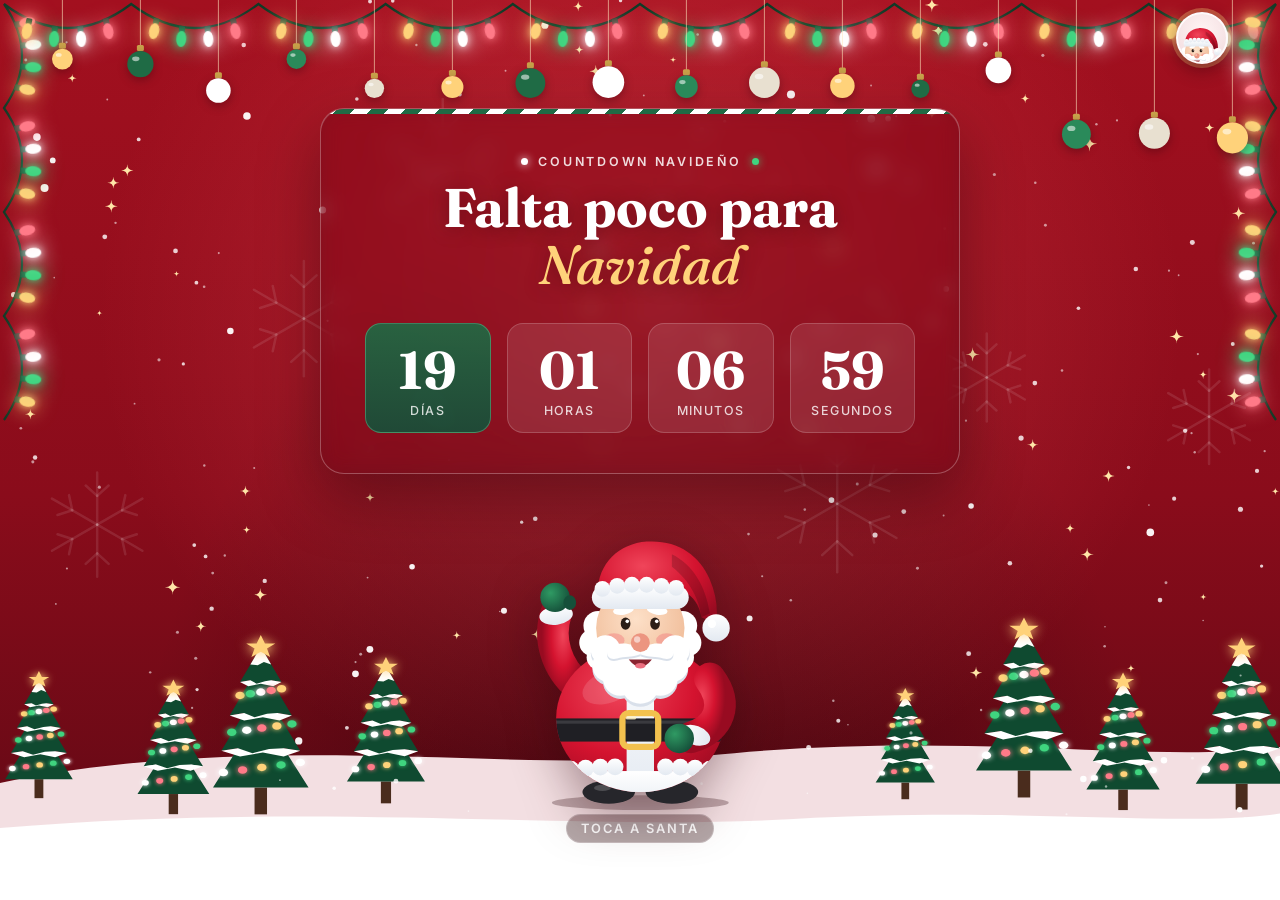
==== commit c6239ded: "13 Santas nuevos, animación propia para cada Santa y arreglo de bordes" ====
--- a/index.html
+++ b/index.html
@@ -11,6 +11,7 @@
   <link rel="preconnect" href="https://fonts.gstatic.com" crossorigin />
   <link href="https://fonts.googleapis.com/css2?family=Fraunces:ital,opsz,wght@0,9..144,500;0,9..144,700;1,9..144,500&family=Inter:wght@400;500;600&display=swap" rel="stylesheet" />
   <link rel="stylesheet" href="css/styles.css" />
+  <link rel="stylesheet" href="css/santas.css" />
 </head>
 <body>
   <!-- Decoraciones del fondo: copos, destellos, colinas con pinos (js/decorations.js, config en js/config.js) -->
--- a/css/styles.css
+++ b/css/styles.css
@@ -204,26 +204,7 @@
   transform-origin: 50% 100%;
   animation: breathe 2.8s ease-in-out infinite;
 }
-/* Brazos: giran desde el hombro (coordenadas del dibujo en js/santas.js) */
-.big-santa .arm { transform-box: view-box; }
-.big-santa .arm--left { transform-origin: 62px 168px; animation: wave 1.6s ease-in-out infinite; }
-.big-santa .arm--right { transform-origin: 186px 160px; animation: wave-r 2.8s ease-in-out infinite; }
-
-/* Detalles animados de los Santas temáticos */
-.santa-svg .steam path { animation: steam 2s ease-in-out infinite; }
-.santa-svg .steam path:nth-child(2) { animation-delay: -1s; }
-.santa-svg .led { animation: led 0.9s ease-in-out infinite; }
-.santa-svg .neon { animation: led 1.4s ease-in-out infinite; }
-.santa-svg .flame, .santa-svg .glow { transform-box: fill-box; transform-origin: 50% 100%; animation: flicker 0.6s ease-in-out infinite alternate; }
-.santa-svg .sparkles { animation: twinkle 1.2s ease-in-out infinite; }
-.santa-svg .zzz text { animation: zzz 2.4s ease-in-out infinite; }
-.santa-svg .zzz text:nth-child(2) { animation-delay: 0.4s; }
-.santa-svg .zzz text:nth-child(3) { animation-delay: 0.8s; }
-@keyframes steam { 0%, 100% { opacity: 0.2; transform: translateY(2px); } 50% { opacity: 0.9; transform: translateY(-3px); } }
-@keyframes led { 0%, 100% { opacity: 1; } 50% { opacity: 0.35; } }
-@keyframes flicker { from { transform: scale(1, 1); } to { transform: scale(0.9, 1.08); } }
-@keyframes twinkle { 0%, 100% { opacity: 1; } 50% { opacity: 0.5; } }
-@keyframes zzz { 0%, 100% { opacity: 0.25; transform: translateY(2px); } 50% { opacity: 1; transform: translateY(-3px); } }
+/* Animaciones propias de cada Santa: css/santas.css */
 .big-santa:hover .big-santa-svg { animation: jiggle 0.5s ease-in-out infinite; }
 
 /* Se infla con un bamboleo... */
@@ -234,8 +215,6 @@
 .big-santa.is-back .big-santa-svg { animation: come-back 0.7s cubic-bezier(.3,1.6,.5,1); }
 
 @keyframes breathe { 0%, 100% { transform: scale(1, 1); } 50% { transform: scale(1.03, 0.97); } }
-@keyframes wave { 0%, 100% { transform: rotate(0); } 50% { transform: rotate(-12deg); } }
-@keyframes wave-r { 0%, 100% { transform: rotate(0); } 50% { transform: rotate(-4deg); } }
 @keyframes jiggle { 0%, 100% { transform: scale(1, 1); } 30% { transform: scale(1.07, 0.93); } 60% { transform: scale(0.96, 1.04); } }
 @keyframes inflate {
   0%   { transform: scale(1, 1); }
@@ -336,7 +315,10 @@
 .picker-panel {
   position: fixed;               /* anclado a la pantalla para que nunca se salga por los lados */
   top: 74px; right: 16px;
-  width: min(340px, calc(100vw - 32px));
+  width: min(400px, calc(100vw - 32px));
+  max-height: calc(100vh - 90px); max-height: calc(100dvh - 90px);
+  overflow-y: auto;                /* con 22 Santas el panel puede ser más alto que la pantalla */
+  overscroll-behavior: contain;
   padding: 14px;
   border-radius: 20px;
   background: rgba(70, 6, 20, 0.94);
@@ -348,10 +330,10 @@
 }
 .picker-panel[hidden] { display: none; }
 .picker-title { font-family: var(--font-display); font-size: 1.15rem; text-align: center; margin-bottom: 10px; }
-.picker-grid { display: grid; grid-template-columns: repeat(3, 1fr); gap: 8px; }
+.picker-grid { display: grid; grid-template-columns: repeat(4, 1fr); gap: 6px; }
 .picker-option {
   display: flex; flex-direction: column; align-items: center; gap: 4px;
-  padding: 8px 4px 6px;
+  padding: 6px 2px 6px;
   border-radius: 14px;
   border: 2px solid transparent;
   background: rgba(255, 255, 255, 0.08);
@@ -359,7 +341,8 @@
   font: 600 0.72rem var(--font-body);
   cursor: pointer;
 }
-.picker-option svg { width: 64px; height: auto; }
+.picker-option svg { width: min(60px, 100%); height: auto; }
+.picker-option span { text-align: center; line-height: 1.15; }
 .picker-option:hover { background: rgba(255, 255, 255, 0.16); }
 .picker-option[aria-pressed="true"] { border-color: var(--gold); background: rgba(255, 210, 122, 0.18); }
 .picker-option:focus-visible { outline: 2px solid var(--gold); outline-offset: 2px; }
@@ -389,7 +372,7 @@
 }
 
 @media (prefers-reduced-motion: reduce) {
-  .lights .bulb, .big-santa-svg, .big-santa .arm,
+  .lights .bulb, .big-santa-svg,
   .big-flake > g, .sparkle, .tree-light, .ornament,
   .santa-svg *, .picker-panel { animation: none !important; }
 }
--- a/css/santas.css
+++ b/css/santas.css
@@ -0,0 +1,225 @@
+/* ===== Animaciones de los Santas (js/santas.js) =====
+   Lo usan la página (Santa grande) y la galería preview/santas.html.
+   Solo se animan los Santas con la clase .santa-anim (las caritas del selector y de la tarjeta quedan quietas,
+   salvo detalles chiquitos como el vapor o las lucecitas).
+   Las coordenadas de transform-origin son del dibujo (viewBox 240×285): hombro izq. 62,168 · hombro der. 186,160 ·
+   cuello 120,160 · pies 120,276. Cada Santa tiene su animación propia (busca .santa--<id>). */
+
+.santa-anim .figure, .santa-anim .shadow, .santa-anim .arm, .santa-anim .head,
+.santa-anim .hat, .santa-anim .back, .santa-anim .prop, .santa-anim .rest-prop { transform-box: view-box; }
+.santa-anim .figure { transform-origin: 120px 276px; }
+.santa-anim .shadow { transform-origin: 120px 278px; }
+.santa-anim .head { transform-origin: 120px 160px; }
+.santa-anim .hat { transform-origin: 120px 88px; }
+
+/* Por defecto: saluda con la mano y mueve un poquito la otra */
+.santa-anim .arm--left { transform-origin: 62px 168px; animation: wave 1.6s ease-in-out infinite; }
+.santa-anim .arm--right { transform-origin: 186px 160px; animation: wave-r 2.8s ease-in-out infinite; }
+
+/* Detalles que se mueven en todos los tamaños */
+.santa-svg .steam path { animation: steam 2s ease-in-out infinite; }
+.santa-svg .steam path:nth-child(2) { animation-delay: -1s; }
+.santa-svg .led { animation: led 0.9s ease-in-out infinite; }
+.santa-svg .neon { animation: led 1.4s ease-in-out infinite; }
+.santa-svg .flame, .santa-svg .glow { transform-box: fill-box; transform-origin: 50% 100%; animation: flicker 0.6s ease-in-out infinite alternate; }
+.santa-svg .sparkles { animation: twinkle 1.2s ease-in-out infinite; }
+.santa-svg .zzz text { animation: zzz 2.4s ease-in-out infinite; }
+.santa-svg .zzz text:nth-child(2) { animation-delay: 0.4s; }
+.santa-svg .zzz text:nth-child(3) { animation-delay: 0.8s; }
+
+/* --- Clásico: saluda y se ríe "¡jo, jo, jo!" (tres rebotes de panza) --- */
+.santa-anim.santa--clasico .figure { animation: hohoho 3.2s ease-in-out infinite; }
+
+/* --- Rockero: headbanging, mano 🤘 sacudiéndose y rasgueo de guitarra --- */
+.santa-anim.santa--rockero .head { animation: headbang 0.6s ease-in-out infinite; }
+.santa-anim.santa--rockero .arm--left { animation: shake 0.3s ease-in-out infinite alternate; }
+.santa-anim.santa--rockero .arm--right { animation: strum 0.3s ease-in-out infinite alternate; }
+
+/* --- Veraniego: baile hawaiano de lado a lado y brindis con el coco --- */
+.santa-anim.santa--veraniego .figure { animation: hula 2.4s ease-in-out infinite; }
+.santa-anim.santa--veraniego .arm--left { animation: cheers 4s ease-in-out infinite; }
+
+/* --- Andino: mueve la cabeza contento, los pompones del chullo bailan y levanta su chocolatada --- */
+.santa-anim.santa--andino .head { animation: tilt 2.6s ease-in-out infinite; }
+.santa-anim.santa--andino .tassel { transform-box: fill-box; transform-origin: 50% 0; animation: swing 1.3s ease-in-out infinite alternate; }
+.santa-anim.santa--andino .arm--left { animation: toast 3s ease-in-out infinite; }
+
+/* --- Futbolero: salta celebrando el gol y hace puño --- */
+.santa-anim.santa--futbolero .figure { animation: jump 1.6s ease-in-out infinite; }
+.santa-anim.santa--futbolero .shadow { animation: shadow-jump 1.6s ease-in-out infinite; }
+.santa-anim.santa--futbolero .arm--left { animation: pump 0.4s ease-in-out infinite alternate; }
+
+/* --- DJ: cabecea al ritmo y sube y baja el dedo --- */
+.santa-anim.santa--dj .head { animation: nod 0.5s ease-in-out infinite; }
+.santa-anim.santa--dj .arm--left { animation: pump 0.5s ease-in-out infinite alternate; }
+.santa-anim.santa--dj .figure { animation: beat 0.5s ease-in-out infinite; }
+
+/* --- Mago: hace un hechizo con la varita, el sombrero se tambalea y la capa ondea --- */
+.santa-anim.santa--mago .arm--left { animation: spell 2.4s ease-in-out infinite; }
+.santa-anim.santa--mago .hat { animation: wobble 3s ease-in-out infinite; }
+.santa-anim.santa--mago .back { transform-origin: 120px 130px; animation: cape 2.6s ease-in-out infinite; }
+
+/* --- Pijama: cabecea de sueño y se despierta de golpe --- */
+.santa-anim.santa--pijama .head { animation: doze 4.5s ease-in-out infinite; }
+.santa-anim.santa--pijama .arm--left { animation: drowsy 4.5s ease-in-out infinite; }
+
+/* --- Chef: revuelve con la cuchara y el panetón da saltitos --- */
+.santa-anim.santa--chef .arm--left { animation: stir 1.2s ease-in-out infinite; }
+.santa-anim.santa--chef .rest-prop { animation: hop 1.8s ease-in-out infinite; }
+.santa-anim.santa--chef .hat { animation: puff 2s ease-in-out infinite; }
+
+/* --- Cuy: saltitos de alegría (como los cuyes de verdad), orejitas y bigotes que se mueven --- */
+.santa-anim.santa--cuy .figure { animation: popcorn 2.8s ease-in-out infinite; }
+.santa-anim.santa--cuy .shadow { animation: shadow-popcorn 2.8s ease-in-out infinite; }
+.santa-anim.santa--cuy .ear { transform-box: fill-box; transform-origin: 50% 90%; animation: ear 2.2s ease-in-out infinite; }
+.santa-anim.santa--cuy .ear--r { animation-delay: -0.3s; }
+.santa-anim.santa--cuy .whiskers { animation: whisk 0.25s ease-in-out infinite alternate; }
+
+/* --- Campesino: zapateo de huayno (pies alternados) agitando el choclo --- */
+.santa-anim.santa--campesino .foot { transform-box: fill-box; transform-origin: 50% 100%; animation: stomp 0.8s ease-in-out infinite; }
+.santa-anim.santa--campesino .foot--r { animation-delay: -0.4s; }
+.santa-anim.santa--campesino .figure { animation: huayno 0.8s ease-in-out infinite; }
+
+/* --- Vampiro: flota en el aire, la capa ondea y el murcielaguito aletea --- */
+.santa-anim.santa--vampiro .figure { animation: float 3s ease-in-out infinite; }
+.santa-anim.santa--vampiro .shadow { animation: shadow-float 3s ease-in-out infinite; }
+.santa-anim.santa--vampiro .back { transform-origin: 120px 130px; animation: cape 2s ease-in-out infinite; }
+.santa-anim.santa--vampiro .arm--left { animation: wave-r 2s ease-in-out infinite; }
+.santa-anim .wing { transform-box: fill-box; animation: flap 0.25s ease-in-out infinite alternate; }
+.santa-anim .wing--l { transform-origin: 100% 60%; }
+.santa-anim .wing--r { transform-origin: 0% 60%; animation-name: flap-r; }
+
+/* --- Vaquero: cabalga y hace girar el lazo --- */
+.santa-anim.santa--vaquero .figure { animation: gallop 0.7s ease-in-out infinite; }
+.santa-anim.santa--vaquero .arm--left { animation: spin-arm 0.9s linear infinite; }
+.santa-anim .lasso { transform-box: fill-box; transform-origin: 50% 50%; animation: lasso 0.9s linear infinite; }
+
+/* --- Detective: mira a un lado y al otro buscando pistas con la lupa --- */
+.santa-anim.santa--detective .head { animation: search 4s ease-in-out infinite; }
+.santa-anim.santa--detective .arm--left { animation: inspect 4s ease-in-out infinite; }
+
+/* --- Vikingo: grito de guerra alzando el hacha y pisotón --- */
+.santa-anim.santa--vikingo .arm--left { animation: battle 2.2s ease-in-out infinite; }
+.santa-anim.santa--vikingo .figure { animation: stomp-body 2.2s ease-in-out infinite; }
+
+/* --- Payaso: rebota feliz, los globos se mecen y aprieta la bocina --- */
+.santa-anim.santa--payaso .figure { animation: bounce 0.9s ease-in-out infinite; }
+.santa-anim.santa--payaso .shadow { animation: shadow-bounce 0.9s ease-in-out infinite; }
+.santa-anim .balloons { transform-box: view-box; transform-origin: 40px 82px; animation: balloons 2.4s ease-in-out infinite; }
+.santa-anim.santa--payaso .rest-prop { transform-origin: 150px 216px; animation: honk 1.8s ease-in-out infinite; }
+
+/* --- Pirata: se balancea como en un barco y el lorito cabecea --- */
+.santa-anim.santa--pirata .figure { animation: ship 3.4s ease-in-out infinite; }
+.santa-anim .parrot { transform-box: view-box; transform-origin: 192px 162px; animation: parrot 1.2s ease-in-out infinite; }
+.santa-anim.santa--pirata .arm--left { animation: wave 2.2s ease-in-out infinite; }
+
+/* --- Motociclista: el motor vibra y el pulgar arriba --- */
+.santa-anim.santa--motociclista .figure { animation: rev 0.12s linear infinite; }
+.santa-anim.santa--motociclista .arm--left { animation: pump 0.6s ease-in-out infinite alternate; }
+
+/* --- Bombero: apunta con la manguera de un lado a otro y el agua sale a chorritos --- */
+.santa-anim.santa--bombero .arm--left { animation: aim 2.4s ease-in-out infinite; }
+.santa-anim .water circle { animation: drip 0.8s linear infinite; }
+.santa-anim .water circle:nth-child(2) { animation-delay: -0.2s; }
+.santa-anim .water circle:nth-child(3) { animation-delay: -0.4s; }
+.santa-anim .water circle:nth-child(4) { animation-delay: -0.6s; }
+
+/* --- Doctor: sacude el termómetro y asiente --- */
+.santa-anim.santa--doctor .arm--left { animation: shake 0.18s ease-in-out infinite alternate; }
+.santa-anim.santa--doctor .head { animation: nod 1.4s ease-in-out infinite; }
+
+/* --- Comunista: marcha y la bandera ondea --- */
+.santa-anim.santa--comunista .figure { animation: march 1s ease-in-out infinite; }
+.santa-anim .flag { transform-box: fill-box; transform-origin: 0% 50%; animation: flag 1s ease-in-out infinite alternate; }
+.santa-anim.santa--comunista .arm--left { animation: none; }
+
+/* --- Gruñón verde: camina de puntitas, a escondidas, con su saco --- */
+.santa-anim.santa--grinch .figure { animation: sneak 2s ease-in-out infinite; }
+.santa-anim.santa--grinch .head { animation: tilt 2s ease-in-out infinite; }
+.santa-anim.santa--grinch .arm--left { animation: wave-r 2s ease-in-out infinite; }
+
+@keyframes wave { 0%, 100% { transform: rotate(0); } 50% { transform: rotate(-12deg); } }
+@keyframes wave-r { 0%, 100% { transform: rotate(0); } 50% { transform: rotate(-4deg); } }
+@keyframes steam { 0%, 100% { opacity: 0.2; transform: translateY(2px); } 50% { opacity: 0.9; transform: translateY(-3px); } }
+@keyframes led { 0%, 100% { opacity: 1; } 50% { opacity: 0.35; } }
+@keyframes flicker { from { transform: scale(1, 1); } to { transform: scale(0.9, 1.08); } }
+@keyframes twinkle { 0%, 100% { opacity: 1; } 50% { opacity: 0.5; } }
+@keyframes zzz { 0%, 100% { opacity: 0.25; transform: translateY(2px); } 50% { opacity: 1; transform: translateY(-3px); } }
+
+@keyframes hohoho {
+  0%, 60%, 100% { transform: translateY(0); }
+  64%, 72%, 80% { transform: translateY(-5px) scale(1.02, 0.98); }
+  68%, 76%, 84% { transform: translateY(0); }
+}
+@keyframes headbang { 0%, 100% { transform: rotate(0); } 50% { transform: translateY(5px) rotate(6deg); } }
+@keyframes shake { from { transform: rotate(2deg); } to { transform: rotate(-6deg); } }
+@keyframes strum { from { transform: rotate(0); } to { transform: rotate(-5deg); } }
+@keyframes hula { 0%, 100% { transform: rotate(-3deg); } 50% { transform: rotate(3deg); } }
+@keyframes cheers { 0%, 50%, 100% { transform: rotate(0); } 62%, 82% { transform: rotate(16deg); } 72% { transform: rotate(10deg); } }
+@keyframes tilt { 0%, 100% { transform: rotate(-4deg); } 50% { transform: rotate(4deg); } }
+@keyframes swing { from { transform: rotate(-10deg); } to { transform: rotate(10deg); } }
+@keyframes toast { 0%, 55%, 100% { transform: rotate(0); } 68%, 82% { transform: rotate(-12deg); } 75% { transform: rotate(-16deg); } }
+@keyframes jump {
+  0%, 100% { transform: translateY(0) scale(1, 1); }
+  15% { transform: translateY(0) scale(1.06, 0.94); }
+  40% { transform: translateY(-20px) scale(0.97, 1.04); }
+  60% { transform: translateY(0) scale(1.05, 0.95); }
+  72% { transform: translateY(0) scale(1, 1); }
+}
+@keyframes shadow-jump { 0%, 15%, 60%, 100% { transform: scale(1); opacity: 1; } 40% { transform: scale(0.75); opacity: 0.6; } }
+@keyframes pump { from { transform: rotate(0); } to { transform: rotate(-10deg); } }
+@keyframes nod { 0%, 100% { transform: translateY(0) rotate(0); } 50% { transform: translateY(4px) rotate(3deg); } }
+@keyframes beat { 0%, 100% { transform: scale(1, 1); } 50% { transform: scale(1.02, 0.98); } }
+@keyframes spell { 0%, 100% { transform: rotate(0); } 25% { transform: rotate(-14deg); } 50% { transform: rotate(-4deg); } 75% { transform: rotate(8deg); } }
+@keyframes wobble { 0%, 100% { transform: rotate(-3deg); } 50% { transform: rotate(3deg); } }
+@keyframes cape { 0%, 100% { transform: skewX(-2deg); } 50% { transform: skewX(2deg); } }
+@keyframes doze {
+  0%, 10% { transform: rotate(0); }
+  70% { transform: translateY(5px) rotate(8deg); }
+  76% { transform: translateY(-2px) rotate(-3deg); }
+  84%, 100% { transform: rotate(0); }
+}
+@keyframes drowsy { 0%, 10% { transform: rotate(0); } 70% { transform: rotate(10deg); } 76% { transform: rotate(-3deg); } 84%, 100% { transform: rotate(0); } }
+@keyframes stir { 0%, 100% { transform: rotate(-10deg); } 50% { transform: rotate(8deg); } }
+@keyframes hop { 0%, 65%, 100% { transform: translateY(0); } 78% { transform: translateY(-9px) rotate(-3deg); } 90% { transform: translateY(0); } }
+@keyframes puff { 0%, 100% { transform: scale(1, 1); } 50% { transform: scale(1.03, 1.06); } }
+@keyframes popcorn {
+  0%, 48%, 100% { transform: translateY(0) rotate(0); }
+  56% { transform: translateY(-18px) rotate(-6deg); }
+  64% { transform: translateY(0) rotate(0) scale(1.04, 0.96); }
+  72% { transform: translateY(-11px) rotate(5deg); }
+  80% { transform: translateY(0) rotate(0); }
+}
+@keyframes shadow-popcorn { 0%, 48%, 64%, 80%, 100% { transform: scale(1); } 56% { transform: scale(0.75); } 72% { transform: scale(0.85); } }
+@keyframes ear { 0%, 70%, 100% { transform: rotate(0); } 78% { transform: rotate(-14deg); } 86% { transform: rotate(9deg); } }
+@keyframes whisk { from { transform: translateY(0); } to { transform: translateY(1px); } }
+@keyframes stomp { 0%, 50%, 100% { transform: translateY(0); } 25% { transform: translateY(-8px); } }
+@keyframes huayno { 0%, 50%, 100% { transform: rotate(0) translateY(0); } 25% { transform: rotate(2deg) translateY(-2px); } 75% { transform: rotate(-2deg) translateY(-2px); } }
+
+@keyframes float { 0%, 100% { transform: translateY(0); } 50% { transform: translateY(-10px); } }
+@keyframes shadow-float { 0%, 100% { transform: scale(1); opacity: 1; } 50% { transform: scale(0.82); opacity: 0.6; } }
+@keyframes flap { from { transform: rotate(0); } to { transform: rotate(-28deg); } }
+@keyframes flap-r { from { transform: rotate(0); } to { transform: rotate(28deg); } }
+@keyframes gallop { 0%, 100% { transform: translateY(0) rotate(0); } 30% { transform: translateY(-7px) rotate(-2deg); } 60% { transform: translateY(-2px) rotate(1deg); } }
+@keyframes spin-arm { 0% { transform: rotate(0); } 25% { transform: rotate(-6deg); } 50% { transform: rotate(0); } 75% { transform: rotate(5deg); } 100% { transform: rotate(0); } }
+@keyframes lasso { 0% { transform: scaleX(1); } 25% { transform: scaleX(0.35); } 50% { transform: scaleX(-1); } 75% { transform: scaleX(0.35); } 100% { transform: scaleX(1); } }
+@keyframes search { 0%, 15%, 100% { transform: rotate(0); } 25%, 40% { transform: rotate(-7deg) translateX(-3px); } 55%, 75% { transform: rotate(7deg) translateX(3px); } 85% { transform: rotate(0); } }
+@keyframes inspect { 0%, 15%, 100% { transform: rotate(0); } 25%, 40% { transform: rotate(-8deg); } 55%, 75% { transform: rotate(14deg); } 85% { transform: rotate(0); } }
+@keyframes battle { 0%, 40%, 100% { transform: rotate(0); } 55% { transform: rotate(-18deg); } 65% { transform: rotate(6deg); } 75% { transform: rotate(-4deg); } }
+@keyframes stomp-body { 0%, 60%, 100% { transform: translateY(0) scale(1, 1); } 66% { transform: translateY(0) scale(1.05, 0.95); } 74% { transform: translateY(0) scale(1, 1); } }
+@keyframes bounce { 0%, 100% { transform: translateY(0) scale(1.04, 0.96); } 50% { transform: translateY(-12px) scale(0.98, 1.02); } }
+@keyframes shadow-bounce { 0%, 100% { transform: scale(1); } 50% { transform: scale(0.8); } }
+@keyframes balloons { 0%, 100% { transform: rotate(-5deg); } 50% { transform: rotate(5deg); } }
+@keyframes honk { 0%, 70%, 100% { transform: scale(1); } 78% { transform: scale(0.8, 1.15); } 86% { transform: scale(1.05, 0.95); } }
+@keyframes ship { 0%, 100% { transform: rotate(-4deg); } 50% { transform: rotate(4deg) translateY(-3px); } }
+@keyframes parrot { 0%, 60%, 100% { transform: rotate(0); } 70% { transform: rotate(-10deg); } 80% { transform: rotate(4deg); } }
+@keyframes rev { 0% { transform: translate(0, 0); } 25% { transform: translate(0.8px, -0.5px); } 50% { transform: translate(0, 0.5px); } 75% { transform: translate(-0.8px, 0); } 100% { transform: translate(0, 0); } }
+@keyframes aim { 0%, 100% { transform: rotate(-8deg); } 50% { transform: rotate(8deg); } }
+@keyframes drip { 0% { transform: translate(0, 0); opacity: 1; } 100% { transform: translate(-8px, -12px); opacity: 0; } }
+@keyframes march { 0%, 50%, 100% { transform: translateY(0) rotate(0); } 25% { transform: translateY(-5px) rotate(-1.5deg); } 75% { transform: translateY(-5px) rotate(1.5deg); } }
+@keyframes flag { from { transform: skewY(-6deg) scaleX(1); } to { transform: skewY(5deg) scaleX(0.9); } }
+@keyframes sneak { 0%, 100% { transform: translateX(-4px) rotate(-3deg); } 25% { transform: translateX(0) translateY(-5px) rotate(0); } 50% { transform: translateX(4px) rotate(3deg); } 75% { transform: translateX(0) translateY(-5px) rotate(0); } }
+
+@media (prefers-reduced-motion: reduce) {
+  .santa-svg, .santa-svg * { animation: none !important; }
+}
